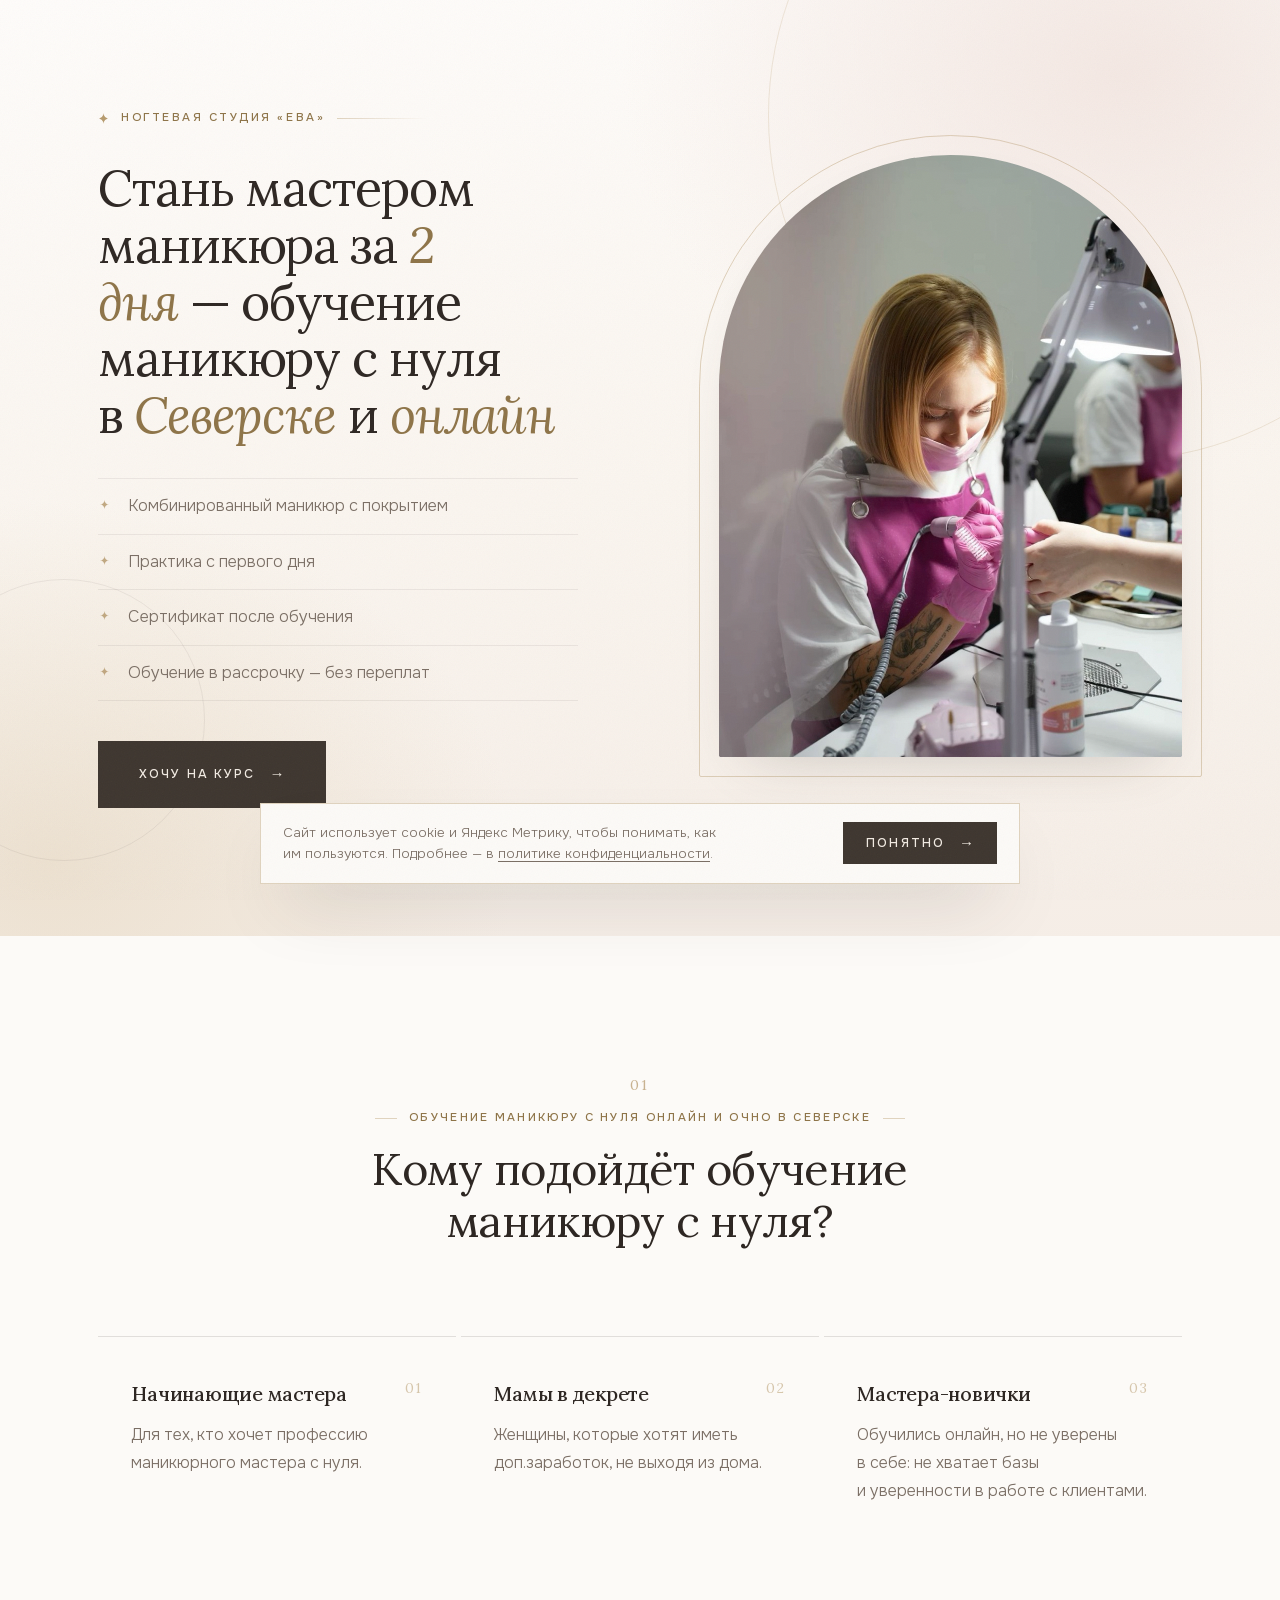
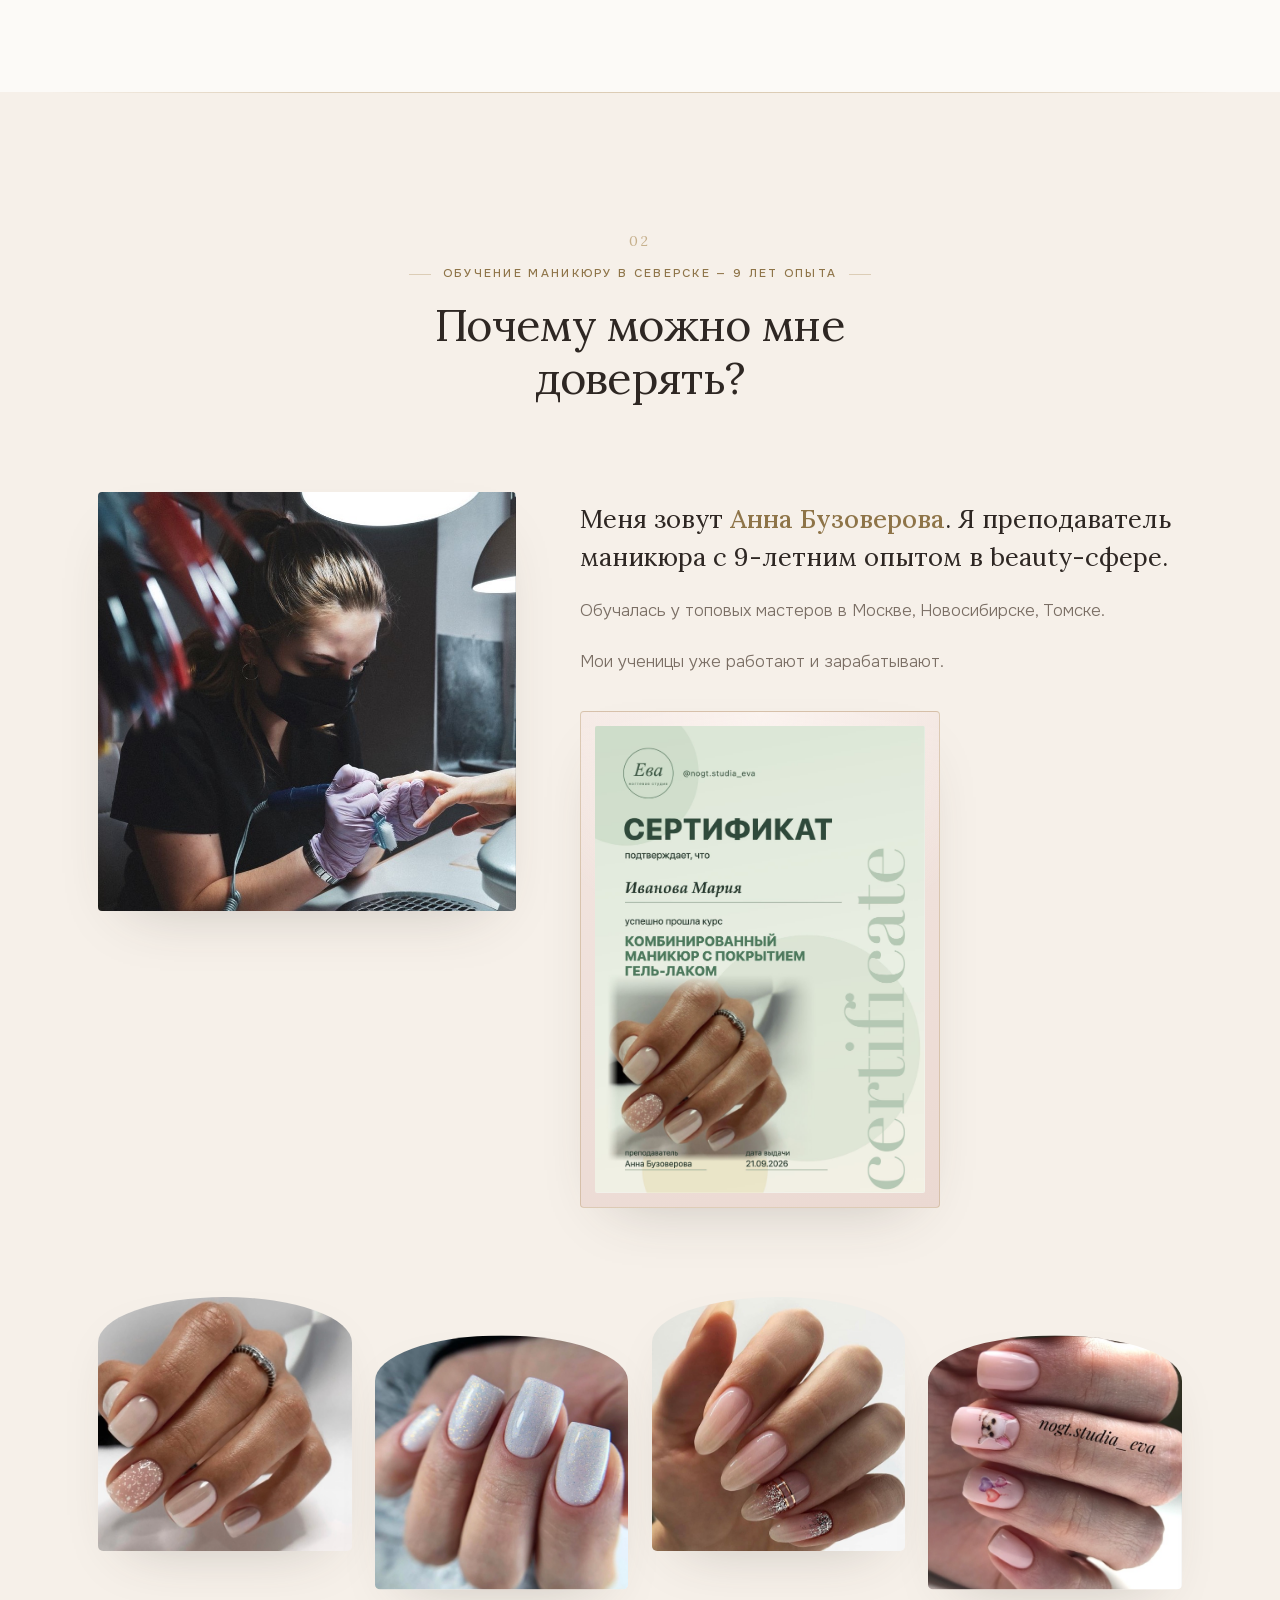
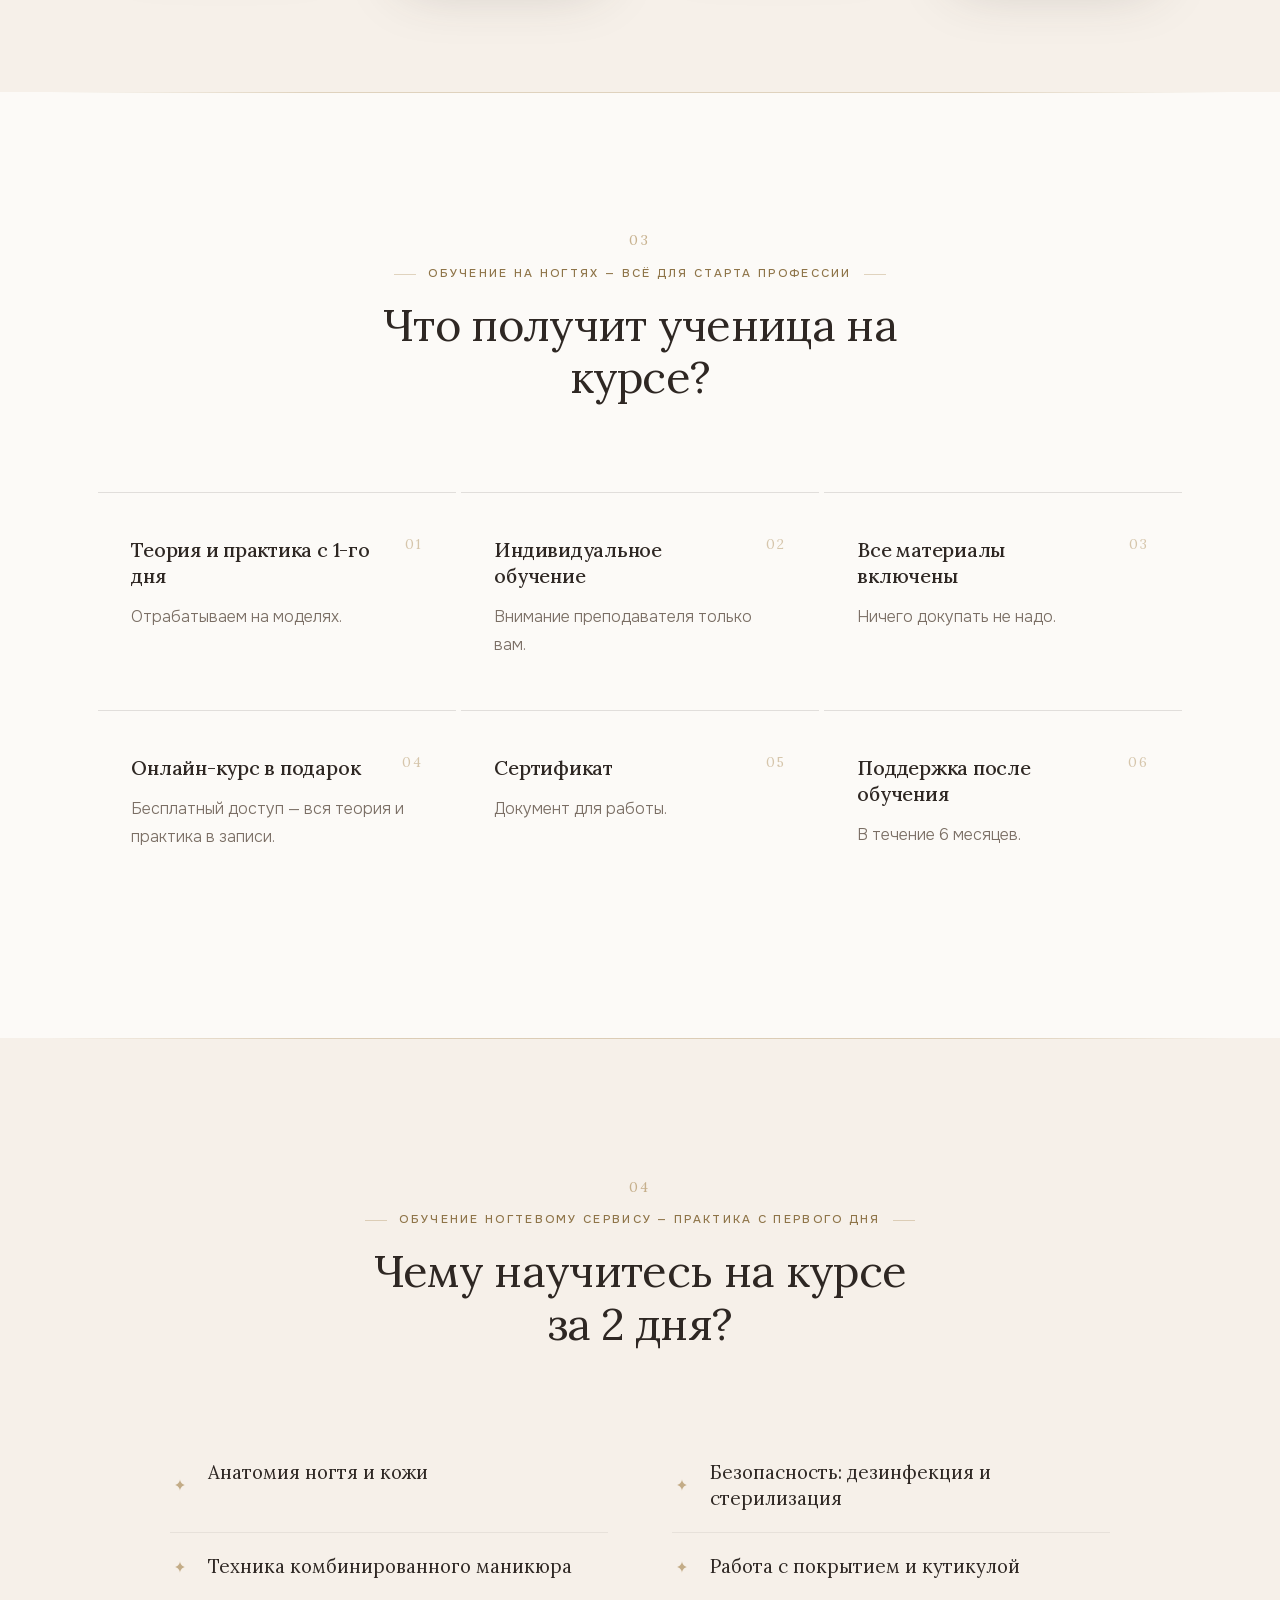
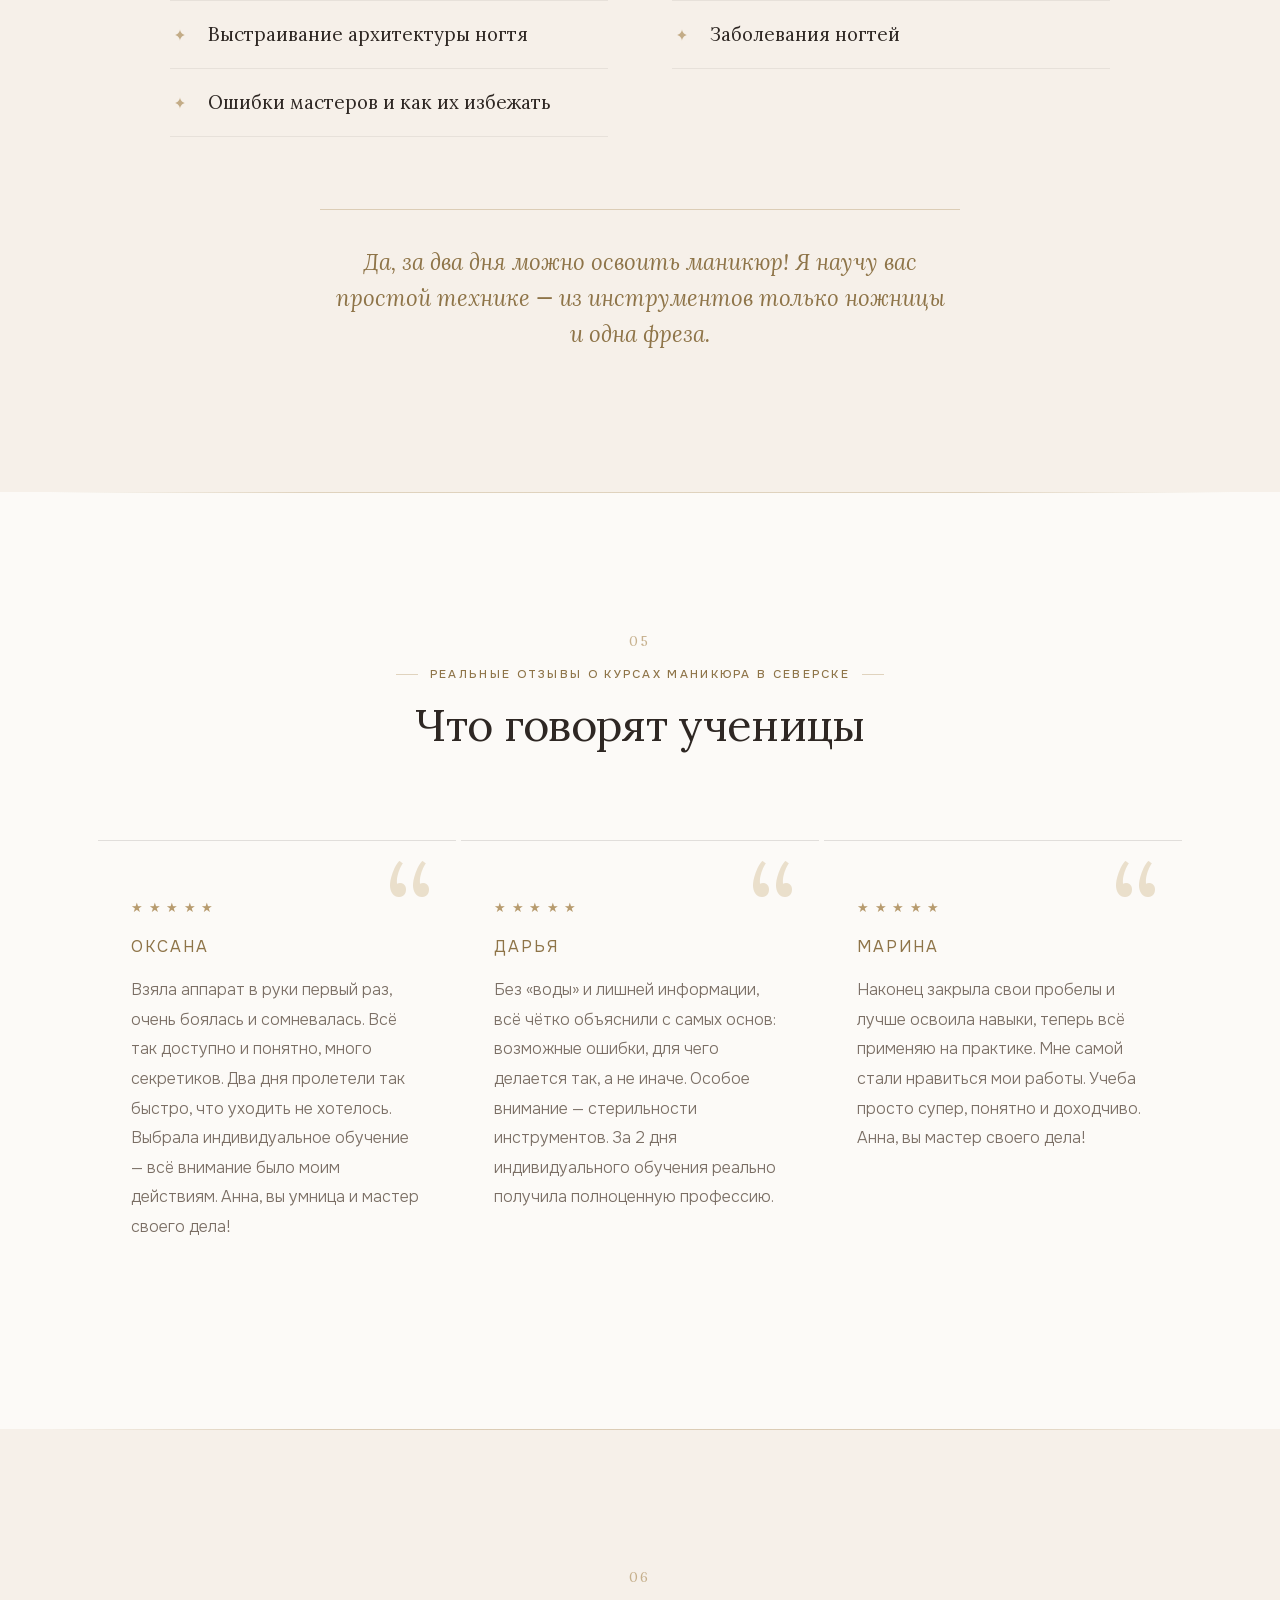
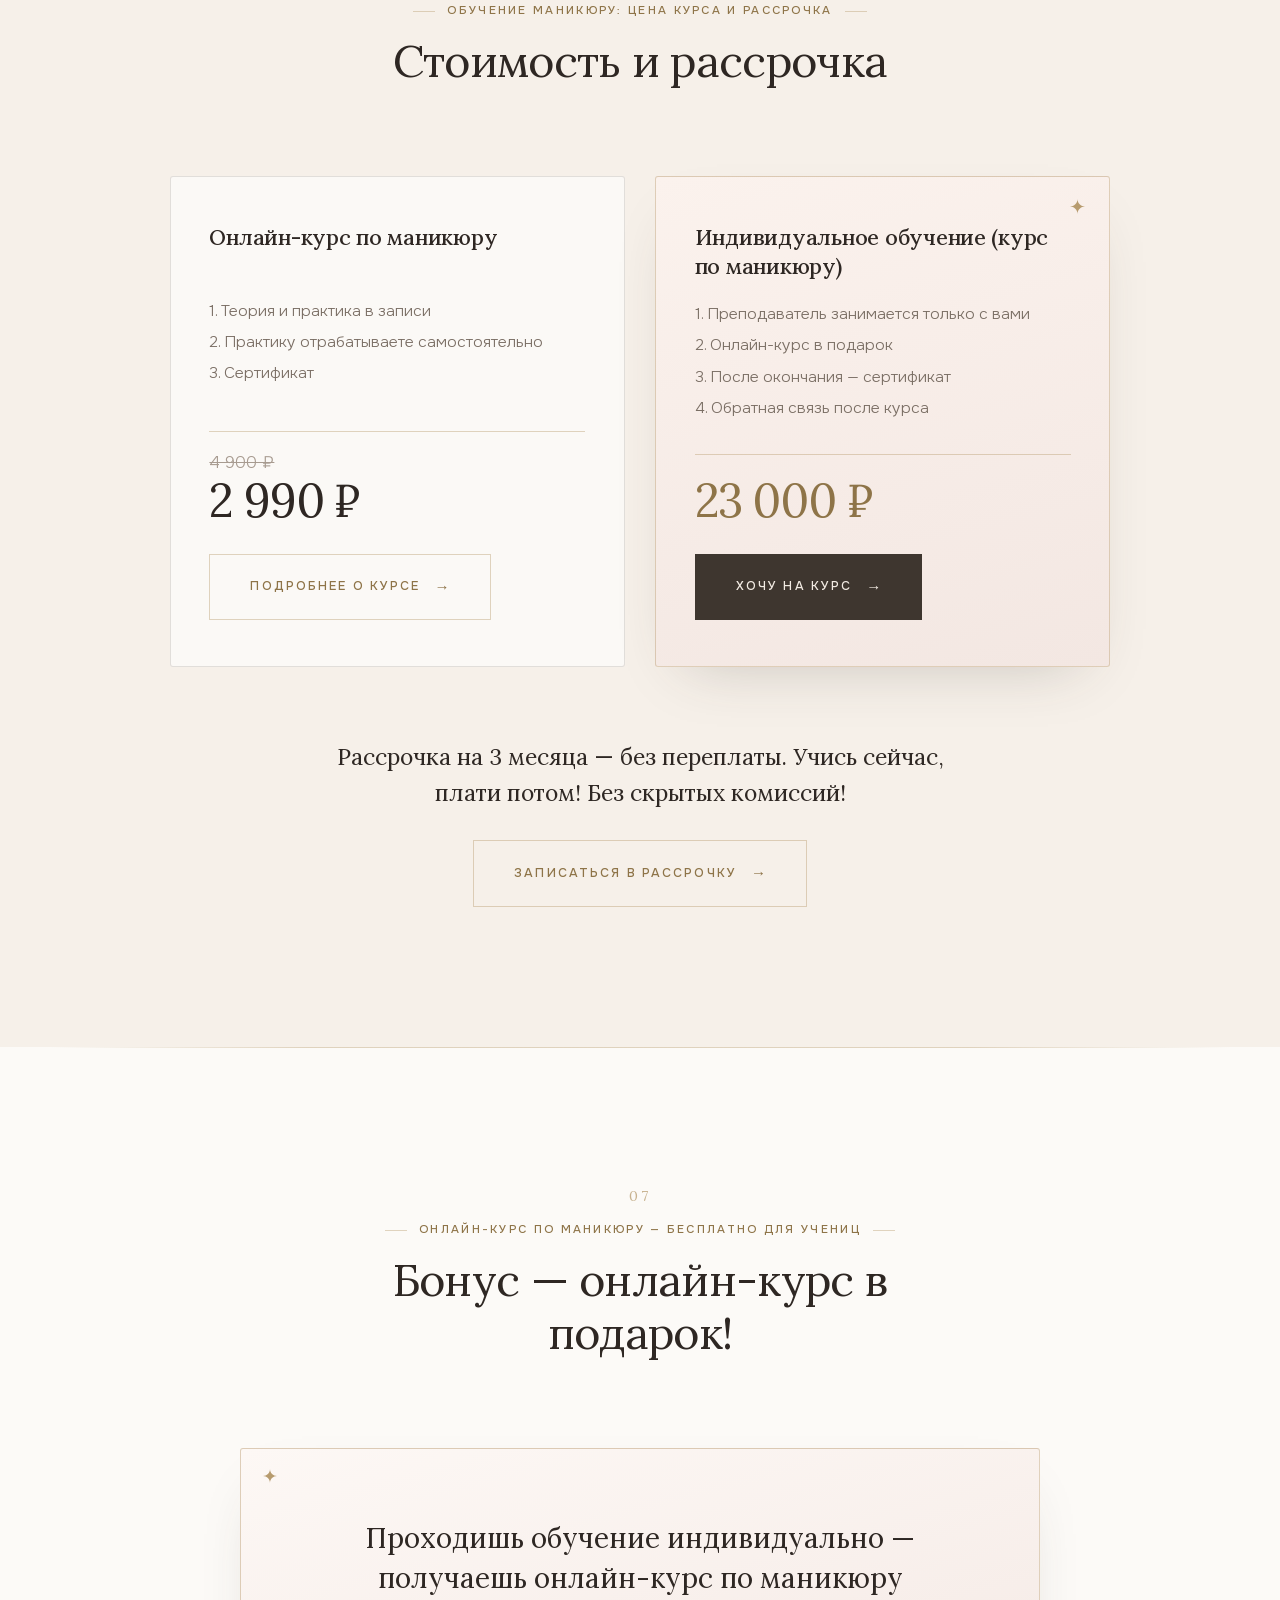
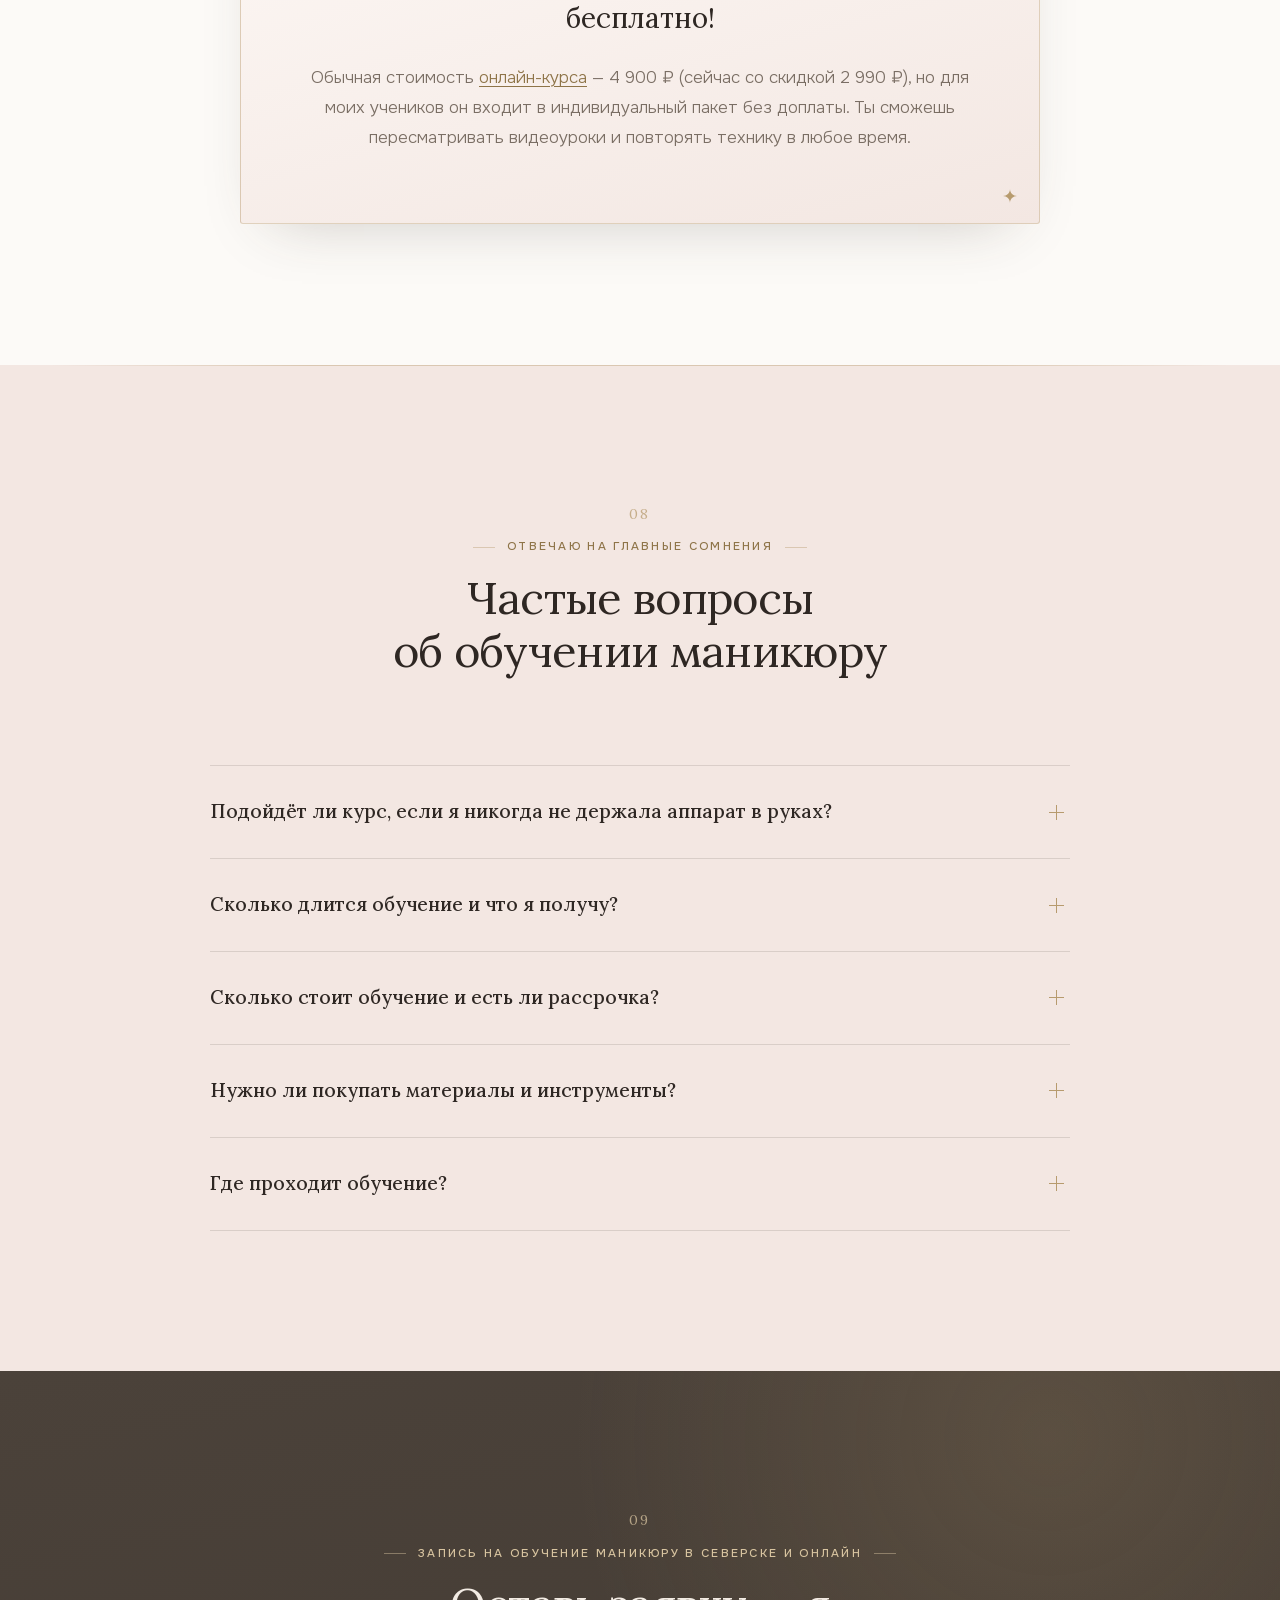
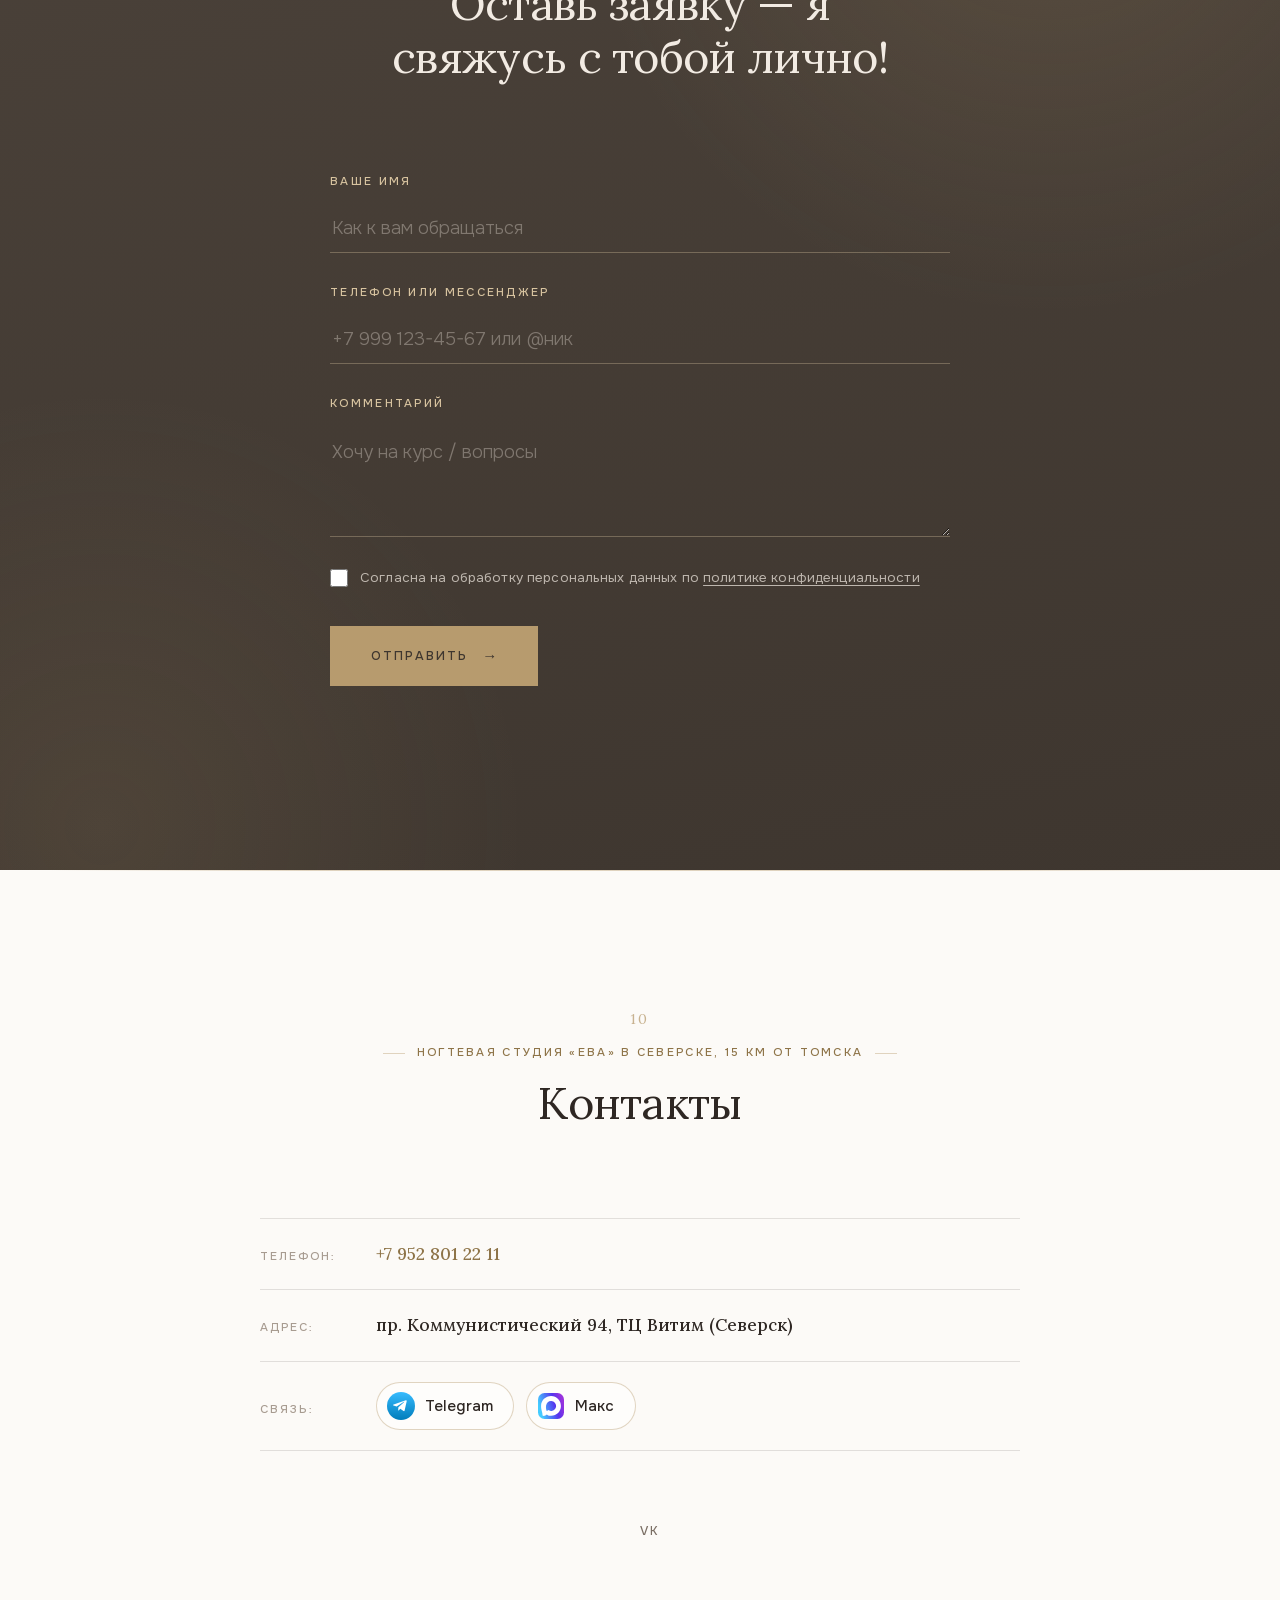
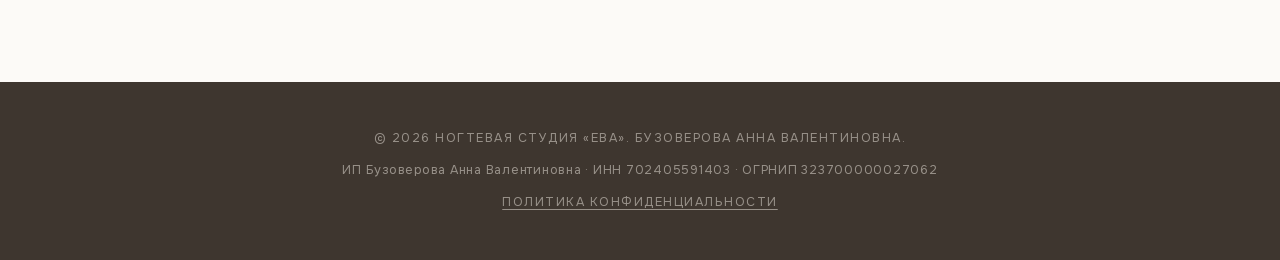
==== index.html @ 03e4c9e9 "Сайт eva-seversk.ru: перенос с хостинга Бегет на GitHub Pages Co-Authored-By: Claude Sonnet 5.5 <nor" ====
<!DOCTYPE html>
<html lang="ru">
<head>
    <meta charset="UTF-8">
    <meta name="viewport" content="width=device-width, initial-scale=1.0">
    <title>Обучение маникюру с нуля — Северск и онлайн: цена курса за 2 дня</title>
    <meta name="description" content="Обучение маникюру с нуля за 2 дня в Северске — студия в 15 км от Томска. Есть онлайн-курс для всей России. Практика с первого дня, все материалы, сертификат, рассрочка. Цена 23 000 ₽. Запись: +7 952 801 22 11.">
    <meta name="robots" content="index, follow">
    <link rel="canonical" href="https://eva-seversk.ru/">
    <link rel="icon" href="assets/favicon.svg" type="image/svg+xml">

    <!-- Подтверждение прав в Яндекс.Вебмастере -->
    <meta name="yandex-verification" content="f7364ef51e49fb4b" />
    <meta name="google-site-verification" content="PiAfdK5IsPi6V8kSnWduOyVH_WOKdFXrQtUaEpCx4cI" />

    <!-- Open Graph (соцсети) -->
    <meta property="og:type" content="website">
    <meta property="og:locale" content="ru_RU">
    <meta property="og:title" content="Обучение маникюру с нуля за 2 дня — Северск и онлайн">
    <meta property="og:description" content="Обучение маникюру с нуля за 2 дня в Северске или онлайн: индивидуальные занятия, практика с первого дня, сертификат и рассрочка без переплат.">
    <meta property="og:url" content="https://eva-seversk.ru/">
    <meta property="og:image" content="https://eva-seversk.ru/assets/og-image.jpg">
    <meta property="og:image:width" content="1200">
    <meta property="og:image:height" content="630">
    <meta property="og:image:alt" content="Обучение маникюру в Северске — Анна Бузоверова, ногтевая студия «Ева»">
    <meta property="og:site_name" content="Ногтевая студия «Ева»">
    <meta name="twitter:card" content="summary_large_image">

    <!-- Микроразметка Schema.org -->
    <script type="application/ld+json">
    {
        "@context": "https://schema.org",
        "@type": "NailSalon",
        "name": "Ногтевая студия «Ева» — курсы маникюра",
        "description": "Обучение профессии мастера маникюра с нуля за 2 дня в Северске. Индивидуальные занятия, практика с первого дня, сертификат, рассрочка без переплат.",
        "url": "https://eva-seversk.ru/",
        "telephone": "+79528012211",
        "address": {
            "@type": "PostalAddress",
            "streetAddress": "пр. Коммунистический 94, ТЦ Витим",
            "addressLocality": "Северск",
            "addressCountry": "RU"
        },
        "areaServed": [
            { "@type": "City", "name": "Северск" },
            { "@type": "Country", "name": "Россия" }
        ],
        "sameAs": [
            "https://vk.com/id293797782",
            "https://t.me/Annet_Shine"
        ],
        "priceRange": "2990 - 23000 ₽",
        "founder": {
            "@type": "Person",
            "name": "Анна Бузоверова",
            "jobTitle": "Преподаватель маникюра"
        }
    }
    </script>

    <script type="application/ld+json">
    {
        "@context": "https://schema.org",
        "@type": "Course",
        "name": "Профессия мастера маникюра с нуля за 2 дня",
        "description": "Индивидуальное обучение маникюру с нуля за 2 дня в Северске: практика с первого дня, сертификат, онлайн-курс в подарок, поддержка после обучения. Доступен онлайн-курс для всей России.",
        "inLanguage": "ru",
        "timeRequired": "P2D",
        "educationalCredentialAwarded": "Сертификат мастера маникюра",
        "provider": {
            "@type": "NailSalon",
            "name": "Ногтевая студия «Ева»",
            "telephone": "+79528012211",
            "address": {
                "@type": "PostalAddress",
                "addressLocality": "Северск",
                "streetAddress": "пр. Коммунистический 94, ТЦ Витим",
                "addressCountry": "RU"
            }
        },
        "hasCourseInstance": [
            {
                "@type": "CourseInstance",
                "name": "Индивидуальное обучение маникюру в Северске",
                "courseMode": "onsite",
                "courseWorkload": "P2D",
                "location": {
                    "@type": "Place",
                    "name": "Ногтевая студия «Ева»",
                    "address": {
                        "@type": "PostalAddress",
                        "addressLocality": "Северск",
                        "streetAddress": "пр. Коммунистический 94, ТЦ Витим",
                        "addressCountry": "RU"
                    }
                }
            },
            {
                "@type": "CourseInstance",
                "name": "Обучение маникюру с нуля онлайн",
                "courseMode": "online",
                "inLanguage": "ru"
            }
        ],
        "offers": [
            {
                "@type": "Offer",
                "name": "Онлайн-курс по маникюру",
                "url": "https://eva-seversk.ru/onlayn-kurs.html",
                "price": "2990",
                "priceCurrency": "RUB"
            },
            {
                "@type": "Offer",
                "name": "Индивидуальное обучение",
                "price": "23000",
                "priceCurrency": "RUB"
            }
        ]
    }
    </script>

    <script type="application/ld+json">
    {
        "@context": "https://schema.org",
        "@type": "FAQPage",
        "mainEntity": [
            {
                "@type": "Question",
                "name": "Подойдёт ли курс, если я никогда не держала аппарат в руках?",
                "acceptedAnswer": {
                    "@type": "Answer",
                    "text": "Да. Обучение построено шаг за шагом, без страха и сложных терминов. На курсе вы научитесь простой технике — из инструментов только ножницы и одна фреза."
                }
            },
            {
                "@type": "Question",
                "name": "Сколько длится обучение и что я получу?",
                "acceptedAnswer": {
                    "@type": "Answer",
                    "text": "Индивидуальное обучение занимает 2 дня. Вы получаете практику с первого дня, все материалы, сертификат, онлайн-курс в подарок и поддержку после обучения в течение 6 месяцев."
                }
            },
            {
                "@type": "Question",
                "name": "Сколько стоит обучение и есть ли рассрочка?",
                "acceptedAnswer": {
                    "@type": "Answer",
                    "text": "Онлайн-курс — 2 990 ₽ со скидкой (обычная цена 4 900 ₽), индивидуальное обучение — 23 000 ₽ (онлайн-курс в подарок). Есть рассрочка на 3 месяца без переплаты, без скрытых комиссий."
                }
            },
            {
                "@type": "Question",
                "name": "Нужно ли покупать материалы и инструменты?",
                "acceptedAnswer": {
                    "@type": "Answer",
                    "text": "Нет. Все материалы включены в стоимость обучения — докупать ничего не нужно."
                }
            },
            {
                "@type": "Question",
                "name": "Где проходит обучение?",
                "acceptedAnswer": {
                    "@type": "Answer",
                    "text": "В Северске, по адресу пр. Коммунистический 94, ТЦ Витим, ногтевая студия «Ева»."
                }
            }
        ]
    }
    </script>

    <!-- Шрифты лежат на сайте (папка fonts) -->
    <link rel="preload" href="fonts/onest-normal-cyrillic.woff2" as="font" type="font/woff2" crossorigin>
    <link rel="preload" href="fonts/lora-normal-cyrillic.woff2" as="font" type="font/woff2" crossorigin>
    <link rel="stylesheet" href="css/fonts.css">

    <link rel="stylesheet" href="css/style.css">

    <!-- Yandex.Metrika counter -->
    <script type="text/javascript">
        (function(m,e,t,r,i,k,a){
            m[i]=m[i]||function(){(m[i].a=m[i].a||[]).push(arguments)};
            m[i].l=1*new Date();
            for (var j = 0; j < document.scripts.length; j++) {if (document.scripts[j].src === r) { return; }}
            k=e.createElement(t),a=e.getElementsByTagName(t)[0],k.async=1,k.src=r,a.parentNode.insertBefore(k,a)
        })(window, document,'script','https://mc.yandex.ru/metrika/tag.js?id=113593756', 'ym');

        ym(113593756, 'init', {ssr:true, clickmap:true, ecommerce:"dataLayer", referrer: document.referrer, url: location.href, accurateTrackBounce:true, trackLinks:true});
    </script>
    <noscript><div><img src="https://mc.yandex.ru/watch/113593756" style="position:absolute; left:-9999px;" alt="" /></div></noscript>
    <!-- /Yandex.Metrika counter -->
</head>
<body>

    <!-- ===== HERO ===== -->
    <header class="hero" id="hero">
        <div class="hero-inner container">
            <div class="hero-text">
                <span class="hero-badge">Ногтевая студия «Ева»</span>
                <h1 class="hero-title">Стань мастером маникюра за <span class="accent">2 дня</span>&nbsp;— обучение маникюру с&nbsp;нуля в&nbsp;<span class="accent">Северске</span> и&nbsp;<span class="accent">онлайн</span></h1>
                <ul class="hero-points">
                    <li>Комбинированный маникюр с покрытием</li>
                    <li>Практика с первого дня</li>
                    <li>Сертификат после обучения</li>
                    <li>Обучение в рассрочку — без переплат</li>
                </ul>
                <a href="#zapis" class="btn btn-primary">Хочу на курс</a>
            </div>
            <div class="hero-photo">
                <div class="hero-photo-frame">
                    <img src="assets/anna/IMG_9490.JPG" alt="Анна Бузоверова ведёт обучение маникюру с нуля в Северске" id="hero-photo" fetchpriority="high" decoding="async">
                </div>
            </div>
        </div>
    </header>

    <!-- ===== КОМУ ПОДОЙДЁТ КУРС ===== -->
    <section class="section" id="komu">
        <div class="container">
            <h2 class="section-title">Кому подойдёт обучение маникюру с&nbsp;нуля?<span class="title-accent">Обучение маникюру с нуля онлайн и очно в Северске</span></h2>
            <div class="cards reveal">
                <div class="card">
                    <h3>Начинающие мастера</h3>
                    <p>Для тех, кто хочет профессию маникюрного мастера с&nbsp;нуля.</p>
                </div>
                <div class="card">
                    <h3>Мамы в декрете</h3>
                    <p>Женщины, которые хотят иметь доп.заработок, не&nbsp;выходя из&nbsp;дома.</p>
                </div>
                <div class="card">
                    <h3>Мастера-новички</h3>
                    <p>Обучились онлайн, но не уверены в&nbsp;себе: не&nbsp;хватает базы и&nbsp;уверенности в&nbsp;работе с&nbsp;клиентами.</p>
                </div>
            </div>
        </div>
    </section>

    <!-- ===== ДОВЕРИЕ ===== -->
    <section class="section section-pearl" id="doverie">
        <div class="container">
            <h2 class="section-title">Почему можно мне доверять?<span class="title-accent">Обучение маникюру в Северске — 9 лет опыта</span></h2>
            <div class="trust-block reveal">
                <div class="trust-photo">
                    <img src="assets/anna/IMG_9489.JPG" alt="Анна Бузоверова, преподаватель курса маникюра в Северске, за работой" id="trust-photo" loading="lazy" decoding="async">
                </div>
                <div class="trust-text">
                    <p>Меня зовут <strong>Анна Бузоверова</strong>. Я&nbsp;преподаватель маникюра с&nbsp;9-летним опытом в&nbsp;beauty-сфере.</p>
                    <p>Обучалась у&nbsp;топовых мастеров в&nbsp;Москве, Новосибирске, Томске.</p>
                    <p>Мои ученицы уже работают и&nbsp;зарабатывают.</p>
                    <div class="trust-certificate" id="certificate-placeholder">
                        <img src="assets/2026-09_sertifikat-obrazec_sayt.jpg" alt="Сертификат об обучении маникюру, который получает ученица" loading="lazy" decoding="async">
                    </div>
                </div>
            </div>
            <div class="gallery" id="gallery">
                <figure class="gallery-item">
                    <img src="assets/raboty/IMG_9833.JPG" alt="Молочный маникюр с мелкими блёстками — работа мастера курса" loading="lazy" decoding="async">
                </figure>
                <figure class="gallery-item">
                    <img src="assets/raboty/IMG_2838.jpeg" alt="Маникюр молочного оттенка с золотистым шиммером — обучение ногтевому сервису" loading="lazy" decoding="async">
                </figure>
                <figure class="gallery-item">
                    <img src="assets/raboty/IMG_0504.jpeg" alt="Нюдовый маникюр с золотой полоской — курсы маникюра в Северске" loading="lazy" decoding="async">
                </figure>
                <figure class="gallery-item">
                    <img src="assets/raboty/IMG_4504.jpeg" alt="Нежно-розовый маникюр с рисунком — ногтевая студия «Ева», Северск" loading="lazy" decoding="async">
                </figure>
            </div>
        </div>
    </section>

    <!-- ===== ПОЛЬЗА ===== -->
    <section class="section" id="polza">
        <div class="container">
            <h2 class="section-title">Что получит ученица на курсе?<span class="title-accent">Обучение на ногтях — всё для старта профессии</span></h2>
            <div class="cards reveal">
                <div class="card">
                    <h3>Теория и практика с 1-го дня</h3>
                    <p>Отрабатываем на моделях.</p>
                </div>
                <div class="card">
                    <h3>Индивидуальное обучение</h3>
                    <p>Внимание преподавателя только вам.</p>
                </div>
                <div class="card">
                    <h3>Все материалы включены</h3>
                    <p>Ничего докупать не надо.</p>
                </div>
                <div class="card">
                    <h3>Онлайн-курс в подарок</h3>
                    <p>Бесплатный доступ — вся теория и практика в&nbsp;записи.</p>
                </div>
                <div class="card">
                    <h3>Сертификат</h3>
                    <p>Документ для работы.</p>
                </div>
                <div class="card">
                    <h3>Поддержка после обучения</h3>
                    <p>В течение 6 месяцев.</p>
                </div>
            </div>
        </div>
    </section>

    <!-- ===== ЧЕМУ НАУЧИТЕСЬ ===== -->
    <section class="section section-pearl" id="nauka">
        <div class="container">
            <h2 class="section-title">Чему научитесь на курсе за 2 дня?<span class="title-accent">Обучение ногтевому сервису — практика с первого дня</span></h2>
            <ul class="checklist reveal">
                <li>Анатомия ногтя и кожи</li>
                <li>Безопасность: дезинфекция и стерилизация</li>
                <li>Техника комбинированного маникюра</li>
                <li>Работа с покрытием и кутикулой</li>
                <li>Выстраивание архитектуры ногтя</li>
                <li>Заболевания ногтей</li>
                <li>Ошибки мастеров и как их избежать</li>
            </ul>
            <p class="note">Да, за два дня можно освоить маникюр! Я&nbsp;научу вас простой технике&nbsp;— из&nbsp;инструментов только ножницы и&nbsp;одна фреза.</p>
        </div>
    </section>

    <!-- ===== ОТЗЫВЫ ===== -->
    <section class="section" id="otzyvy">
        <div class="container">
            <h2 class="section-title">Что говорят ученицы<span class="title-accent">Реальные отзывы о курсах маникюра в Северске</span></h2>
            <div class="cards reveal">
                <div class="card review">
                    <span class="stars">★★★★★</span>
                    <h3>Оксана</h3>
                    <p>Взяла аппарат в руки первый раз, очень боялась и сомневалась. Всё так доступно и понятно, много секретиков. Два дня пролетели так быстро, что уходить не хотелось. Выбрала индивидуальное обучение — всё внимание было моим действиям. Анна, вы умница и мастер своего дела!</p>
                </div>
                <div class="card review">
                    <span class="stars">★★★★★</span>
                    <h3>Дарья</h3>
                    <p>Без «воды» и лишней информации, всё чётко объяснили с самых основ: возможные ошибки, для чего делается так, а не иначе. Особое внимание — стерильности инструментов. За 2 дня индивидуального обучения реально получила полноценную профессию.</p>
                </div>
                <div class="card review">
                    <span class="stars">★★★★★</span>
                    <h3>Марина</h3>
                    <p>Наконец закрыла свои пробелы и лучше освоила навыки, теперь всё применяю на практике. Мне самой стали нравиться мои работы. Учеба просто супер, понятно и доходчиво. Анна, вы мастер своего дела!</p>
                </div>
            </div>
        </div>
    </section>

    <!-- ===== СТОИМОСТЬ ===== -->
    <section class="section section-pearl" id="ceny">
        <div class="container">
            <h2 class="section-title">Стоимость и рассрочка<span class="title-accent">Обучение маникюру: цена курса и рассрочка</span></h2>
            <div class="cards price-cards reveal">
                <div class="card price">
                    <h3>Онлайн-курс по маникюру</h3>
                    <p class="price-note">1. Теория и практика в записи<br>2. Практику отрабатываете самостоятельно<br>3. Сертификат</p>
                    <p class="price-value"><s class="price-old">4 900 ₽</s> 2 990 ₽</p>
                    <a href="onlayn-kurs.html" class="btn btn-outline">Подробнее о курсе</a>
                </div>
                <div class="card price price-featured">
                    <h3>Индивидуальное обучение (курс по маникюру)</h3>
                    <p class="price-note">1. Преподаватель занимается только с вами<br>2. Онлайн-курс в подарок<br>3. После окончания — сертификат<br>4. Обратная связь после курса</p>
                    <p class="price-value">23 000 ₽</p>
                    <a href="#zapis" class="btn btn-primary">Хочу на курс</a>
                </div>
            </div>
            <p class="installment">Рассрочка на 3 месяца — без переплаты. Учись сейчас, плати потом! Без скрытых комиссий!</p>
            <a href="#zapis" class="btn btn-outline">Записаться в рассрочку</a>
        </div>
    </section>

    <!-- ===== БОНУС ===== -->
    <section class="section" id="bonus">
        <div class="container">
            <h2 class="section-title">Бонус — онлайн-курс в подарок!<span class="title-accent">Онлайн-курс по маникюру — бесплатно для учениц</span></h2>
            <div class="bonus-block reveal">
            <p>Проходишь обучение индивидуально — получаешь онлайн-курс по&nbsp;маникюру бесплатно!</p>
            <p>Обычная стоимость <a href="onlayn-kurs.html">онлайн-курса</a> — 4 900 ₽ (сейчас со скидкой 2 990 ₽), но для моих учеников он входит в&nbsp;индивидуальный пакет без доплаты. Ты сможешь пересматривать видеоуроки и&nbsp;повторять технику в&nbsp;любое время.</p>
            </div>
        </div>
    </section>

    <!-- ===== FAQ ===== -->
    <section class="section section-white" id="faq">
        <div class="container">
            <h2 class="section-title">Частые вопросы об&nbsp;обучении маникюру<span class="title-accent">Отвечаю на главные сомнения</span></h2>
            <div class="faq reveal">
                <details class="faq-item">
                    <summary>Подойдёт ли курс, если я никогда не держала аппарат в руках?</summary>
                    <p>Да. Обучение построено шаг за шагом, без страха и сложных терминов. Вы научитесь простой технике — из инструментов только ножницы и одна фреза.</p>
                </details>
                <details class="faq-item">
                    <summary>Сколько длится обучение и что я получу?</summary>
                    <p>Индивидуальное обучение занимает 2 дня. Вы получаете практику с первого дня, все материалы, сертификат, онлайн-курс в подарок и поддержку после обучения в течение 6 месяцев.</p>
                </details>
                <details class="faq-item">
                    <summary>Сколько стоит обучение и есть ли рассрочка?</summary>
                    <p><a href="onlayn-kurs.html">Онлайн-курс</a> — 2 990 ₽ со скидкой (обычная цена 4 900 ₽), индивидуальное обучение — 23 000 ₽ (онлайн-курс в подарок). Есть рассрочка на 3 месяца без переплаты и без скрытых комиссий.</p>
                </details>
                <details class="faq-item">
                    <summary>Нужно ли покупать материалы и инструменты?</summary>
                    <p>Нет. Все материалы включены в стоимость обучения — докупать ничего не нужно.</p>
                </details>
                <details class="faq-item">
                    <summary>Где проходит обучение?</summary>
                    <p>В Северске, по адресу пр. Коммунистический 94, ТЦ Витим, ногтевая студия «Ева».</p>
                </details>
            </div>
        </div>
    </section>

    <!-- ===== ФОРМА ===== -->
    <section class="section section-lux" id="zapis">
        <div class="container">
            <h2 class="section-title">Оставь заявку — я свяжусь с тобой лично!<span class="title-accent">Запись на обучение маникюру в Северске и онлайн</span></h2>
            <form class="form reveal" id="zayavka-form" action="#" method="post">
                <label>
                    Ваше имя
                    <input type="text" name="name" placeholder="Как к вам обращаться" required>
                </label>
                <label>
                    Телефон или мессенджер
                    <input type="text" name="contact" placeholder="+7 999 123-45-67 или @ник" required>
                </label>
                <label>
                    Комментарий
                    <textarea name="comment" rows="3" placeholder="Хочу на курс / вопросы"></textarea>
                </label>
                <label class="soglasie">
                    <input type="checkbox" name="soglasie" required>
                    <span>Согласна на&nbsp;обработку персональных данных по&nbsp;<a href="politika.html" target="_blank">политике конфиденциальности</a></span>
                </label>
                <button type="submit" class="btn btn-primary">Отправить</button>
                <p class="form-status" id="form-status" role="status" aria-live="polite"></p>
            </form>
        </div>
    </section>

    <!-- ===== КОНТАКТЫ ===== -->
    <section class="section" id="kontakty">
        <div class="container">
            <h2 class="section-title">Контакты<span class="title-accent">Ногтевая студия «Ева» в Северске, 15 км от Томска</span></h2>
            <div class="contacts reveal">
                <p><strong>Телефон:</strong> <a href="tel:+79528012211">+7 952 801 22 11</a></p>
                <p><strong>Адрес:</strong> пр. Коммунистический 94, ТЦ&nbsp;Витим (Северск)</p>
                <p><strong>Связь:</strong>
                    <span class="chats">
                        <a href="https://t.me/Annet_Shine" class="chat" target="_blank" rel="noopener">
                            <span class="chat-ico chat-ico--tg" aria-hidden="true"><svg viewBox="0 0 24 24"><path d="M21.9 5.2 18.6 20c-.25 1.1-.9 1.37-1.83.85l-5.05-3.72-2.44 2.35c-.27.27-.5.5-1.02.5l.36-5.14 9.37-8.47c.4-.36-.09-.56-.63-.2L5.79 13.47.8 11.9c-1.08-.34-1.1-1.08.23-1.6L20.5 3.66c.9-.33 1.7.2 1.4 1.54z"/></svg></span>
                            <span>Telegram</span>
                        </a>
                        <a href="https://max.ru/u/f9LHodD0cOId93Xblo8Fhbienb6esVl0sAKuTxbkO8DlSiCNzYPVZ152QNU" class="chat" target="_blank" rel="noopener">
                            <span class="chat-ico chat-ico--max" aria-hidden="true"><svg viewBox="0 0 1000 1000"><defs><linearGradient id="maxG1"><stop offset="0" stop-color="#4cf"/><stop offset=".662" stop-color="#53e"/><stop offset="1" stop-color="#93d"/></linearGradient><linearGradient id="maxG2" x1="117.847" x2="1000" y1="760.536" y2="500" gradientUnits="userSpaceOnUse" href="#maxG1"/></defs><rect width="1000" height="1000" fill="url(#maxG2)" ry="249.681"/><path fill="#fff" fill-rule="evenodd" d="M508.211 878.328c-75.007 0-109.864-10.95-170.453-54.75-38.325 49.275-159.686 87.783-164.979 21.9 0-49.456-10.95-91.248-23.36-136.873-14.782-56.21-31.572-118.807-31.572-209.508 0-216.626 177.754-379.597 388.357-379.597 210.785 0 375.947 171.001 375.947 381.604.707 207.346-166.595 376.118-373.94 377.224m3.103-571.585c-102.564-5.292-182.499 65.7-200.201 177.024-14.6 92.162 11.315 204.398 33.397 210.238 10.585 2.555 37.23-18.98 53.837-35.587a189.8 189.8 0 0 0 92.71 33.032c106.273 5.112 197.08-75.794 204.215-181.95 4.154-106.382-77.67-196.486-183.958-202.574Z" clip-rule="evenodd"/></svg></span>
                            <span>Макс</span>
                        </a>
                    </span>
                </p>
            </div>
            <div class="socials">
                <a href="https://vk.com/id293797782" target="_blank" rel="noopener">VK</a>
            </div>
        </div>
    </section>

    <footer class="footer">
        <div class="container">
            <p>© 2026 Ногтевая студия «Ева». Бузоверова Анна Валентиновна.</p>
            <p class="footer-rekvizity">ИП Бузоверова Анна Валентиновна · ИНН 702405591403 · ОГРНИП 323700000027062</p>
            <p><a href="politika.html">Политика конфиденциальности</a></p>
        </div>
    </footer>

    <!-- Плашка про cookie: прячется после «Понятно» -->
    <div class="cookie" id="cookie" hidden>
        <p>Сайт использует cookie и&nbsp;Яндекс Метрику, чтобы понимать, как им&nbsp;пользуются. Подробнее&nbsp;— в&nbsp;<a href="politika.html">политике конфиденциальности</a>.</p>
        <button type="button" class="btn btn-primary" id="cookie-ok">Понятно</button>
    </div>

    <script src="js/main.js?v=2"></script>
</body>
</html>
---- css/fonts.css ----
/* Шрифты Lora и Onest лежат на самом сайте — без загрузки с Google.
   Скачаны 08.10.2026: кириллица, латиница и latin-ext (в нём знак ₽). */
@font-face {
  font-family: 'Lora';
  font-style: italic;
  font-weight: 400 500;
  font-display: swap;
  src: url(../fonts/lora-italic-cyrillic.woff2) format('woff2');
  unicode-range: U+0301, U+0400-045F, U+0490-0491, U+04B0-04B1, U+2116;
}
@font-face {
  font-family: 'Lora';
  font-style: italic;
  font-weight: 400 500;
  font-display: swap;
  src: url(../fonts/lora-italic-latin-ext.woff2) format('woff2');
  unicode-range: U+0100-02BA, U+02BD-02C5, U+02C7-02CC, U+02CE-02D7, U+02DD-02FF, U+0304, U+0308, U+0329, U+1D00-1DBF, U+1E00-1E9F, U+1EF2-1EFF, U+2020, U+20A0-20AB, U+20AD-20C4, U+2113, U+2C60-2C7F, U+A720-A7FF;
}
@font-face {
  font-family: 'Lora';
  font-style: italic;
  font-weight: 400 500;
  font-display: swap;
  src: url(../fonts/lora-italic-latin.woff2) format('woff2');
  unicode-range: U+0000-00FF, U+0131, U+0152-0153, U+02BB-02BC, U+02C6, U+02DA, U+02DC, U+0304, U+0308, U+0329, U+2000-206F, U+20AC, U+2122, U+2191, U+2193, U+2212, U+2215, U+FEFF, U+FFFD;
}
@font-face {
  font-family: 'Lora';
  font-style: normal;
  font-weight: 400 600;
  font-display: swap;
  src: url(../fonts/lora-normal-cyrillic.woff2) format('woff2');
  unicode-range: U+0301, U+0400-045F, U+0490-0491, U+04B0-04B1, U+2116;
}
@font-face {
  font-family: 'Lora';
  font-style: normal;
  font-weight: 400 600;
  font-display: swap;
  src: url(../fonts/lora-normal-latin-ext.woff2) format('woff2');
  unicode-range: U+0100-02BA, U+02BD-02C5, U+02C7-02CC, U+02CE-02D7, U+02DD-02FF, U+0304, U+0308, U+0329, U+1D00-1DBF, U+1E00-1E9F, U+1EF2-1EFF, U+2020, U+20A0-20AB, U+20AD-20C4, U+2113, U+2C60-2C7F, U+A720-A7FF;
}
@font-face {
  font-family: 'Lora';
  font-style: normal;
  font-weight: 400 600;
  font-display: swap;
  src: url(../fonts/lora-normal-latin.woff2) format('woff2');
  unicode-range: U+0000-00FF, U+0131, U+0152-0153, U+02BB-02BC, U+02C6, U+02DA, U+02DC, U+0304, U+0308, U+0329, U+2000-206F, U+20AC, U+2122, U+2191, U+2193, U+2212, U+2215, U+FEFF, U+FFFD;
}
@font-face {
  font-family: 'Onest';
  font-style: normal;
  font-weight: 300 600;
  font-display: swap;
  src: url(../fonts/onest-normal-cyrillic.woff2) format('woff2');
  unicode-range: U+0301, U+0400-045F, U+0490-0491, U+04B0-04B1, U+2116;
}
@font-face {
  font-family: 'Onest';
  font-style: normal;
  font-weight: 300 600;
  font-display: swap;
  src: url(../fonts/onest-normal-latin-ext.woff2) format('woff2');
  unicode-range: U+0100-02BA, U+02BD-02C5, U+02C7-02CC, U+02CE-02D7, U+02DD-02FF, U+0304, U+0308, U+0329, U+1D00-1DBF, U+1E00-1E9F, U+1EF2-1EFF, U+2020, U+20A0-20AB, U+20AD-20C4, U+2113, U+2C60-2C7F, U+A720-A7FF;
}
@font-face {
  font-family: 'Onest';
  font-style: normal;
  font-weight: 300 600;
  font-display: swap;
  src: url(../fonts/onest-normal-latin.woff2) format('woff2');
  unicode-range: U+0000-00FF, U+0131, U+0152-0153, U+02BB-02BC, U+02C6, U+02DA, U+02DC, U+0304, U+0308, U+0329, U+2000-206F, U+20AC, U+2122, U+2191, U+2193, U+2212, U+2215, U+FEFF, U+FFFD;
}
---- css/style.css ----
/* =========================================================
   Ногтевая студия «Ева» — курсы маникюра
   Визуальная тема: «Фарфор и шампань» (нежный премиум)
   Настроение по референсу Milou Jewelry:
   тонкая дидон-типографика, волосяные линии, искра ✦,
   арки и круги, много воздуха, благородное золото.
   ========================================================= */

:root {
    /* --- Фоны: тёплые пастельные --- */
    --porcelain:   #FCFAF7;   /* фарфор — основной фон */
    --shell:       #F6F0E9;   /* раковина — тёплая полоса */
    --blush:       #F3E7E2;   /* пудра — розовая полоса */
    --blush-deep:  #EBD9D2;
    --mocha:       #3E362F;   /* тёмный акцент (форма, подвал) */
    --mocha-soft:  #4B423A;

    /* --- Золото --- */
    --gold:        #B79B6E;
    --gold-light:  #D8C4A0;
    --gold-deep:   #8E7448;

    /* --- Текст --- */
    --ink:         #2E2723;
    --ink-soft:    #7A6E64;
    --ink-faint:   #A79B90;
    --on-dark:     #F2EBE3;

    /* --- Линии и тени --- */
    --line:        rgba(46, 39, 35, 0.13);
    --line-soft:   rgba(46, 39, 35, 0.07);
    --line-gold:   rgba(183, 155, 110, 0.42);
    --shadow-soft: 0 24px 60px -32px rgba(62, 54, 47, 0.28);
    --shadow-lift: 0 34px 70px -30px rgba(62, 54, 47, 0.34);

    /* --- Типографика --- */
    --display: "Lora", Georgia, serif;
    --mark:    "Lora", Georgia, serif;
    --body:    "Onest", "Segoe UI", sans-serif;

    /* --- Ритм --- */
    --gutter: clamp(20px, 5vw, 48px);
    --pad-y:  clamp(76px, 11vw, 148px);

    /* --- Искра ✦ --- */
    --spark: url("data:image/svg+xml,%3Csvg xmlns='http://www.w3.org/2000/svg' viewBox='0 0 24 24'%3E%3Cpath d='M12 0C12 6.6 17.4 12 24 12 17.4 12 12 17.4 12 24 12 17.4 6.6 12 0 12 6.6 12 12 6.6 12 0Z' fill='%23B79B6E'/%3E%3C/svg%3E");
    --spark-light: url("data:image/svg+xml,%3Csvg xmlns='http://www.w3.org/2000/svg' viewBox='0 0 24 24'%3E%3Cpath d='M12 0C12 6.6 17.4 12 24 12 17.4 12 12 17.4 12 24 12 17.4 6.6 12 0 12 6.6 12 12 6.6 12 0Z' fill='%23D8C4A0'/%3E%3C/svg%3E");
}

/* ===== БАЗА ===== */
*, *::before, *::after { margin: 0; padding: 0; box-sizing: border-box; }

html {
    scroll-behavior: smooth;
    -webkit-text-size-adjust: 100%;
}

body {
    counter-reset: sec;
    font-family: var(--body);
    font-weight: 300;
    font-size: clamp(17px, 1.25vw, 19px);
    line-height: 1.75;
    color: var(--ink);
    background: var(--porcelain);
    -webkit-font-smoothing: antialiased;
    overflow-x: hidden;
}

/* Зерно — едва заметная фактура бумаги поверх всей страницы */
body::after {
    content: "";
    position: fixed;
    inset: 0;
    z-index: 9999;
    pointer-events: none;
    opacity: .038;
    background-image: url("data:image/svg+xml,%3Csvg xmlns='http://www.w3.org/2000/svg' width='200' height='200'%3E%3Cfilter id='n'%3E%3CfeTurbulence type='fractalNoise' baseFrequency='0.85' numOctaves='4'/%3E%3C/filter%3E%3Crect width='200' height='200' filter='url(%23n)'/%3E%3C/svg%3E");
}

::selection { background: var(--gold-light); color: var(--ink); }

:focus-visible {
    outline: 1px solid var(--gold);
    outline-offset: 4px;
}

img { max-width: 100%; display: block; }

.container {
    width: 100%;
    max-width: 1180px;
    margin: 0 auto;
    padding: 0 var(--gutter);
}

/* ===== КНОПКИ ===== */
.btn {
    --btn-bg: var(--mocha);
    --btn-fg: var(--on-dark);
    --btn-bd: var(--mocha);
    position: relative;
    display: inline-flex;
    align-items: center;
    gap: 14px;
    padding: 19px 40px;
    border: 1px solid var(--btn-bd);
    background: var(--btn-bg);
    color: var(--btn-fg);
    font-family: var(--body);
    font-size: 12.5px;
    font-weight: 500;
    letter-spacing: .17em;
    text-transform: uppercase;
    text-decoration: none;
    cursor: pointer;
    overflow: hidden;
    transition: color .5s ease, border-color .5s ease, transform .5s ease;
}

.btn::before {
    content: "";
    position: absolute;
    inset: 0;
    background: var(--gold);
    transform: scaleX(0);
    transform-origin: left;
    transition: transform .55s cubic-bezier(.4, 0, .2, 1);
    z-index: -1;
}

.btn::after {
    content: "→";
    font-size: 15px;
    letter-spacing: 0;
    transition: transform .45s cubic-bezier(.4, 0, .2, 1);
}

.btn:hover::before { transform: scaleX(1); }
.btn:hover::after  { transform: translateX(6px); }
.btn:hover { color: var(--porcelain); border-color: var(--gold); }
.btn:active { transform: translateY(1px); }

/* текст кнопки поверх заливки */
.btn { isolation: isolate; }

.btn-outline {
    --btn-bg: transparent;
    --btn-fg: var(--gold-deep);
    --btn-bd: var(--line-gold);
}

/* ===== СЕКЦИИ ===== */
.section {
    counter-increment: sec;
    position: relative;
    padding: var(--pad-y) 0;
    background: var(--porcelain);
    scroll-margin-top: 40px;
}

.section-pearl { background: var(--shell); }
.section-white { background: var(--blush); }

/* Тонкая золотая нить между секциями */
.section + .section::before {
    content: "";
    position: absolute;
    top: 0; left: 50%;
    width: min(1180px, 100% - var(--gutter) * 2);
    height: 1px;
    transform: translateX(-50%);
    background: linear-gradient(90deg, transparent, var(--line-gold) 22%, var(--line-gold) 78%, transparent);
}

/* ===== ЗАГОЛОВОК СЕКЦИИ =====
   Порядок в вёрстке: текст + .title-accent.
   column-reverse ставит наверх номер (::after), затем надпись, затем крупный заголовок. */
.section-title {
    display: flex;
    flex-direction: column-reverse;
    align-items: center;
    text-align: center;
    gap: 18px;
    max-width: 20ch;
    margin: 0 auto clamp(52px, 7vw, 88px);
    font-family: var(--display);
    font-weight: 400;
    font-size: clamp(1.95rem, 3.5vw, 3rem);
    line-height: 1.18;
    letter-spacing: -0.015em;
    color: var(--ink);
}

.section-title::after {
    content: counter(sec, decimal-leading-zero);
    font-family: var(--mark);
    font-size: 14px;
    letter-spacing: .2em;
    color: var(--gold);
    opacity: .75;
}

.title-accent {
    position: relative;
    display: inline-block;
    padding: 0 34px;
    font-family: var(--body);
    font-size: 11.5px;
    font-weight: 500;
    letter-spacing: .2em;
    text-transform: uppercase;
    color: var(--gold-deep);
}

.title-accent::before,
.title-accent::after {
    content: "";
    position: absolute;
    top: 50%;
    width: 22px;
    height: 1px;
    background: var(--line-gold);
}
.title-accent::before { left: 0; }
.title-accent::after  { right: 0; }

/* ===== HERO ===== */
.hero {
    position: relative;
    padding: clamp(64px, 9vw, 104px) 0 clamp(80px, 10vw, 128px);
    background:
        radial-gradient(58% 62% at 88% 8%,  rgba(243, 231, 226, .95) 0%, rgba(243, 231, 226, 0) 68%),
        radial-gradient(52% 55% at 4% 92%,  rgba(216, 196, 160, .34) 0%, rgba(216, 196, 160, 0) 70%),
        linear-gradient(175deg, #FEFCFA 0%, #FAF5EF 52%, #F5EDE6 100%);
    overflow: hidden;
}

/* Огромная тонкая окружность на фоне — «ювелирный» след */
.hero::before {
    content: "";
    position: absolute;
    top: -18vw; right: -14vw;
    width: 54vw; height: 54vw;
    border: 1px solid var(--line-gold);
    border-radius: 50%;
    opacity: .5;
    pointer-events: none;
}

.hero::after {
    content: "";
    position: absolute;
    bottom: 8%; left: -6vw;
    width: 22vw; height: 22vw;
    border: 1px solid var(--line-soft);
    border-radius: 50%;
    pointer-events: none;
}

.hero-inner {
    position: relative;
    z-index: 2;
    display: grid;
    grid-template-columns: 1.08fr .92fr;
    gap: clamp(40px, 6vw, 96px);
    align-items: center;
}

.hero-badge {
    display: inline-flex;
    align-items: center;
    gap: 12px;
    font-size: 11.5px;
    font-weight: 500;
    letter-spacing: .22em;
    text-transform: uppercase;
    color: var(--gold-deep);
}

a.hero-badge { text-decoration: none; }

.hero-badge::before {
    content: "";
    width: 11px; height: 11px;
    background: var(--spark) center / contain no-repeat;
    animation: twinkle 5s ease-in-out infinite;
}

.hero-badge::after {
    content: "";
    width: clamp(40px, 7vw, 96px);
    height: 1px;
    background: linear-gradient(90deg, var(--line-gold), transparent);
}

.hero-title {
    margin: 26px 0 34px;
    font-family: var(--display);
    font-weight: 400;
    font-size: clamp(2.15rem, 3.9vw, 3.45rem);
    line-height: 1.14;
    letter-spacing: -0.022em;
    color: var(--ink);
    text-wrap: balance;
}

.hero-title .accent {
    font-style: italic;
    font-weight: 400;
    color: var(--gold-deep);
}

.hero-points {
    list-style: none;
    max-width: 30rem;
    margin: 0 0 40px;
    border-top: 1px solid var(--line-soft);
}

.hero-points li {
    position: relative;
    padding: 13px 0 13px 30px;
    border-bottom: 1px solid var(--line-soft);
    font-size: 1.02rem;
    font-weight: 300;
    letter-spacing: 0;
    color: var(--ink-soft);
}

.hero-points li::before {
    content: "";
    position: absolute;
    left: 2px; top: 21px;
    width: 9px; height: 9px;
    background: var(--spark) center / contain no-repeat;
    opacity: .85;
}

/* --- Фото в арке --- */
.hero-photo { position: relative; }

.hero-photo-frame {
    position: relative;
    display: grid;
    aspect-ratio: 3 / 3.9;
    border-radius: 999px 999px 6px 6px;
    overflow: hidden;
    box-shadow: var(--shadow-soft);
}

/* золотая нить-контур со смещением */
.hero-photo::before {
    content: "";
    position: absolute;
    inset: -20px;
    border: 1px solid var(--line-gold);
    border-radius: 999px 999px 8px 8px;
    pointer-events: none;
}

.hero-photo-frame img,
.trust-photo img {
    width: 100%;
    height: 100%;
    object-fit: cover;
}

.hero-photo-frame img { object-position: 42% 20%; }
/* Страница онлайн-курса: арка повторяет пропорции фото ногтей
   (609 × 640), чтобы снимок помещался целиком, без обрезки */
.hero-photo-frame--nogti { aspect-ratio: 609 / 640; }
.hero-photo-frame--nogti img { object-position: center; }
.trust-photo img      { object-position: center 22%; }

.hero-photo-placeholder,
.trust-photo-placeholder,
.trust-certificate,
.gallery-placeholder {
    display: grid;
    place-items: center;
    height: 100%;
    background:
        radial-gradient(120% 80% at 50% 0%, #FBF3EF 0%, transparent 60%),
        linear-gradient(160deg, var(--blush) 0%, var(--blush-deep) 100%);
    color: var(--gold-deep);
    font-size: 11px;
    font-weight: 500;
    letter-spacing: .2em;
    text-transform: uppercase;
    text-align: center;
}

/* ===== КАРТОЧКИ ===== */
.cards {
    display: grid;
    grid-template-columns: repeat(auto-fit, minmax(270px, 1fr));
    gap: clamp(2px, 0.4vw, 6px);
}

.card {
    position: relative;
    padding: clamp(34px, 3.4vw, 48px) clamp(26px, 2.6vw, 38px) clamp(38px, 3.6vw, 52px);
    background: rgba(255, 255, 255, 0);
    border-top: 1px solid var(--line);
    transition: background .6s ease, transform .6s cubic-bezier(.4, 0, .2, 1);
}

/* растущая золотая линия сверху */
.card::before {
    content: "";
    position: absolute;
    top: -1px; left: 0;
    width: 0; height: 1px;
    background: var(--gold);
    transition: width .7s cubic-bezier(.4, 0, .2, 1);
}

.card:hover::before { width: 100%; }
.card:hover {
    background: rgba(255, 255, 255, .55);
    transform: translateY(-4px);
}

.card h3 {
    margin-bottom: 14px;
    font-family: var(--display);
    font-weight: 500;
    font-size: clamp(1.22rem, 1.55vw, 1.45rem);
    line-height: 1.32;
    letter-spacing: -0.012em;
    color: var(--ink);
}

.card p {
    font-size: 1rem;
    font-weight: 300;
    color: var(--ink-soft);
}

/* Порядковые номера карточек — как ценники в референсе */
#komu .cards, #polza .cards { counter-reset: card; }
#komu .card, #polza .card { counter-increment: card; }

#komu .card::after, #polza .card::after {
    content: counter(card, decimal-leading-zero);
    position: absolute;
    top: calc(clamp(34px, 3.4vw, 48px) - 4px);
    right: clamp(26px, 2.6vw, 38px);
    font-family: var(--mark);
    font-size: 13.5px;
    letter-spacing: .12em;
    color: var(--gold);
    opacity: .55;
    transition: opacity .6s ease;
}

#komu .card:hover::after, #polza .card:hover::after { opacity: 1; }

#komu .card h3, #polza .card h3 { padding-right: 42px; }

/* ===== ДОВЕРИЕ ===== */
.trust-block {
    display: grid;
    grid-template-columns: .82fr 1.18fr;
    gap: clamp(36px, 5vw, 80px);
    align-items: start;
}

.trust-photo {
    position: relative;
    display: grid;
    /* квадрат вместо арки — так спокойнее и строже */
    aspect-ratio: 1 / 1;
    border-radius: 4px;
    overflow: hidden;
    box-shadow: var(--shadow-soft);
}

.trust-text {
    padding-top: 8px;
    font-size: clamp(1.05rem, 1.3vw, 1.15rem);
    font-weight: 300;
    line-height: 1.85;
    color: var(--ink-soft);
}

.trust-text p { margin-bottom: 20px; }

.trust-text p:first-child {
    font-family: var(--display);
    font-weight: 400;
    font-size: clamp(1.35rem, 2vw, 1.78rem);
    line-height: 1.45;
    color: var(--ink);
}

.trust-text strong {
    font-weight: 500;
    color: var(--gold-deep);
}

.trust-certificate {
    height: auto;
    max-width: 360px;
    margin-top: 34px;
    padding: 14px;
    border: 1px solid var(--line-gold);
    border-radius: 4px;
    box-shadow: var(--shadow-soft);
}

.trust-certificate img {
    width: 100%;
    height: auto;
    border-radius: 2px;
}

/* --- Галерея работ: арки со ступенчатым смещением --- */
.gallery {
    display: grid;
    grid-template-columns: repeat(4, 1fr);
    gap: clamp(14px, 1.8vw, 26px);
    margin-top: clamp(56px, 7vw, 96px);
}

.gallery-placeholder,
.gallery-item {
    height: auto;
    margin: 0;
    /* квадрат — под пропорции реальных фото, чтобы не срезать ногти по бокам */
    aspect-ratio: 1 / 1;
    overflow: hidden;
    /* пологая арка вместо полукруга: меньше съедает углы */
    border-radius: 50% 50% 5px 5px / 18% 18% 5px 5px;
    box-shadow: var(--shadow-soft);
    transition: transform .7s cubic-bezier(.4, 0, .2, 1);
}

.gallery-item img {
    width: 100%;
    height: 100%;
    object-fit: cover;
    transition: transform 1.1s cubic-bezier(.4, 0, .2, 1);
}

.gallery-item:hover img { transform: scale(1.06); }

/* Каждое фото кадрируем отдельно — чтобы ногти были в центре арки */
.gallery-item:nth-child(1) img { object-position: 38% 58%; }
.gallery-item:nth-child(2) img { object-position: center 42%; }
.gallery-item:nth-child(3) img { object-position: 52% 48%; }
.gallery-item:nth-child(4) img { object-position: 46% 50%; }

.gallery-placeholder:nth-child(even),
.gallery-item:nth-child(even) { transform: translateY(clamp(18px, 3vw, 40px)); }

.gallery-placeholder:hover,
.gallery-item:hover { transform: translateY(-6px); }

.gallery-placeholder:nth-child(even):hover,
.gallery-item:nth-child(even):hover { transform: translateY(clamp(10px, 2.4vw, 32px)); }

/* ===== ЧЕК-ЛИСТ ===== */
.checklist {
    list-style: none;
    display: grid;
    grid-template-columns: repeat(auto-fit, minmax(320px, 1fr));
    gap: 0 clamp(32px, 5vw, 72px);
    max-width: 940px;
    margin: 0 auto;
}

.checklist li {
    position: relative;
    padding: 20px 0 20px 38px;
    border-bottom: 1px solid var(--line-soft);
    font-family: var(--display);
    font-weight: 400;
    font-size: clamp(1.12rem, 1.45vw, 1.3rem);
    line-height: 1.45;
    color: var(--ink);
}

.checklist li::before {
    content: "";
    position: absolute;
    left: 4px; top: 50%;
    width: 12px; height: 12px;
    margin-top: -6px;
    background: var(--spark) center / contain no-repeat;
    opacity: .8;
    transition: transform .6s ease;
}

.checklist li:hover::before { transform: rotate(90deg) scale(1.15); }

/* Программа онлайн-курса: название урока + пояснение */
.programma-podzag {
    max-width: 940px;
    margin: 0 auto 8px;
    font-size: 11.5px;
    font-weight: 500;
    letter-spacing: .22em;
    text-transform: uppercase;
    color: var(--gold-deep);
}

.programma + .programma-podzag { margin-top: clamp(48px, 6vw, 72px); }

.programma-vvod {
    max-width: 940px;
    margin: 0 auto clamp(36px, 4vw, 52px);
    font-family: var(--display);
    font-style: italic;
    font-size: clamp(1.15rem, 1.75vw, 1.5rem);
    text-align: center;
    color: var(--ink);
}

.programma li {
    font-family: var(--body);
    font-size: 1rem;
    font-weight: 300;
    line-height: 1.6;
    color: var(--ink-soft);
}

.programma li::before { top: 33px; }

.programma strong {
    display: block;
    margin-bottom: 4px;
    font-family: var(--display);
    font-weight: 500;
    font-size: clamp(1.12rem, 1.45vw, 1.3rem);
    color: var(--ink);
}

.note {
    max-width: 640px;
    margin: clamp(48px, 6vw, 72px) auto 0;
    padding-top: 34px;
    border-top: 1px solid var(--line-gold);
    font-family: var(--display);
    font-weight: 400;
    font-style: italic;
    font-size: clamp(1.15rem, 1.75vw, 1.5rem);
    line-height: 1.6;
    text-align: center;
    color: var(--gold-deep);
}

/* ===== ОТЗЫВЫ ===== */
.card.review { padding-top: clamp(46px, 4.4vw, 62px); }

.card.review::after {
    content: "\201C";
    position: absolute;
    top: 6px; right: 20px;
    font-family: var(--display);
    font-size: 8rem;
    line-height: 1;
    color: var(--gold-light);
    opacity: .5;
    pointer-events: none;
}

.stars {
    display: block;
    margin-bottom: 16px;
    font-size: 13px;
    letter-spacing: .42em;
    color: var(--gold);
}

.card.review h3 {
    margin-bottom: 18px;
    font-size: clamp(1rem, 1.25vw, 1.15rem);
    letter-spacing: .12em;
    text-transform: uppercase;
    font-family: var(--body);
    font-weight: 400;
    color: var(--gold-deep);
}

.card.review p {
    font-size: 1rem;
    line-height: 1.85;
}

/* ===== ЦЕНЫ ===== */
.price-cards {
    grid-template-columns: repeat(auto-fit, minmax(300px, 1fr));
    gap: clamp(18px, 2.4vw, 34px);
    max-width: 940px;
    margin: 0 auto;
    align-items: stretch;
}

.card.price {
    display: flex;
    flex-direction: column;
    padding: clamp(38px, 3.6vw, 54px) clamp(28px, 3vw, 44px);
    background: rgba(255, 255, 255, .6);
    border: 1px solid var(--line);
    border-radius: 3px;
}

.card.price:hover { transform: translateY(-5px); background: rgba(255, 255, 255, .92); }

.card.price h3 {
    min-height: 2.5em;
    font-size: clamp(1.28rem, 1.7vw, 1.55rem);
}

.card p.price-note {
    margin: 4px 0 30px;
    font-size: .98rem;
    line-height: 2;
    color: var(--ink-soft);
}

.price-value {
    margin-top: auto;
    padding: 22px 0 28px;
    border-top: 1px solid var(--line-gold);
    font-family: var(--display) !important;
    font-weight: 500;
    font-size: clamp(2.2rem, 3.6vw, 2.95rem) !important;
    line-height: 1.05;
    letter-spacing: -0.025em;
    color: var(--ink) !important;
}

/* Сертификат на странице онлайн-курса: образец слева, текст справа */
.sertifikat {
    display: grid;
    grid-template-columns: minmax(0, 340px) minmax(0, 1fr);
    gap: clamp(32px, 5vw, 72px);
    align-items: center;
    max-width: 940px;
    margin: 0 auto;
}

.sertifikat .trust-certificate { margin-top: 0; }

.sertifikat-text p {
    margin-bottom: 16px;
    font-family: var(--display);
    font-size: clamp(1.12rem, 1.6vw, 1.35rem);
    line-height: 1.6;
    color: var(--ink);
}

.sertifikat-text .sertifikat-podpis {
    font-family: var(--body);
    font-size: 11.5px;
    font-weight: 500;
    letter-spacing: .22em;
    text-transform: uppercase;
    color: var(--gold-deep);
}

@media (max-width: 620px) {
    .sertifikat { grid-template-columns: 1fr; justify-items: center; text-align: center; }
}

/* Старая цена — зачёркнута, рядом новая */
.price-old {
    display: block;
    margin-bottom: 6px;
    font-family: var(--body);
    font-size: 1.05rem;
    font-weight: 300;
    letter-spacing: 0;
    color: var(--ink-faint);
}

.card.price .btn { align-self: flex-start; }

.card.price-featured {
    position: relative;
    background: linear-gradient(165deg, #FBF2ED 0%, var(--blush) 100%);
    border-color: var(--line-gold);
    box-shadow: var(--shadow-soft);
}

.card.price-featured::after {
    content: "";
    position: absolute;
    top: 22px; right: 24px;
    width: 15px; height: 15px;
    background: var(--spark) center / contain no-repeat;
    animation: twinkle 5s ease-in-out infinite;
}

.card.price-featured .price-value { color: var(--gold-deep) !important; }

.installment {
    max-width: 620px;
    margin: clamp(48px, 6vw, 72px) auto 30px;
    font-family: var(--display);
    font-weight: 400;
    font-size: clamp(1.18rem, 1.8vw, 1.52rem);
    line-height: 1.55;
    text-align: center;
    color: var(--ink);
}

#ceny .container > .btn-outline {
    display: inline-flex;
    margin: 0 auto;
}

#ceny .container { text-align: center; }
#ceny .cards, #ceny .card { text-align: left; }

/* ===== БОНУС ===== */
.bonus-block {
    position: relative;
    max-width: 800px;
    margin: 0 auto;
    padding: clamp(46px, 5.5vw, 76px) clamp(30px, 5vw, 72px);
    background: linear-gradient(165deg, #FDF8F5 0%, var(--blush) 100%);
    border: 1px solid var(--line-gold);
    border-radius: 3px;
    text-align: center;
    box-shadow: var(--shadow-soft);
}

.bonus-block::before,
.bonus-block::after {
    content: "";
    position: absolute;
    width: 14px; height: 14px;
    background: var(--spark) center / contain no-repeat;
    animation: twinkle 6s ease-in-out infinite;
}
.bonus-block::before { top: 20px; left: 22px; }
.bonus-block::after  { bottom: 20px; right: 22px; animation-delay: 2s; }

.bonus-block p {
    font-weight: 300;
    color: var(--ink-soft);
}

.bonus-block p:first-child {
    margin-bottom: 24px;
    font-family: var(--display);
    font-weight: 400;
    font-size: clamp(1.4rem, 2.2vw, 1.95rem);
    line-height: 1.42;
    color: var(--ink);
}

/* ===== FAQ ===== */
.faq {
    max-width: 860px;
    margin: 0 auto;
    border-top: 1px solid var(--line);
}

.faq-item { border-bottom: 1px solid var(--line); }

.faq-item summary {
    position: relative;
    display: flex;
    align-items: center;
    padding: clamp(24px, 2.6vw, 32px) 54px clamp(24px, 2.6vw, 32px) 0;
    list-style: none;
    cursor: pointer;
    font-family: var(--display);
    font-weight: 500;
    font-size: clamp(1.12rem, 1.5vw, 1.35rem);
    line-height: 1.45;
    color: var(--ink);
    transition: color .4s ease;
}

.faq-item summary::-webkit-details-marker { display: none; }
.faq-item summary:hover { color: var(--gold-deep); }

/* знак «плюс» из двух линий */
.faq-item summary::before,
.faq-item summary::after {
    content: "";
    position: absolute;
    right: 6px;
    background: var(--gold);
    transition: transform .45s cubic-bezier(.4, 0, .2, 1), opacity .45s ease;
}
.faq-item summary::before { top: 50%; width: 15px; height: 1px; margin-top: -.5px; }
.faq-item summary::after  { top: 50%; right: 13px; width: 1px; height: 15px; margin-top: -7.5px; }

.faq-item[open] summary { color: var(--gold-deep); }
.faq-item[open] summary::after { transform: rotate(90deg); opacity: 0; }

.faq-item p {
    max-width: 62ch;
    padding: 0 54px 30px 0;
    font-size: 1.02rem;
    font-weight: 300;
    color: var(--ink-soft);
    animation: unfold .5s ease both;
}

/* ===== ФОРМА — тёмный благородный акцент ===== */
.section-lux {
    background:
        radial-gradient(60% 70% at 82% 6%, rgba(183, 155, 110, .17) 0%, transparent 62%),
        radial-gradient(50% 60% at 8% 96%, rgba(183, 155, 110, .11) 0%, transparent 66%),
        linear-gradient(168deg, var(--mocha-soft) 0%, var(--mocha) 100%);
    color: var(--on-dark);
}

.section-lux::before { display: none; }

.section-lux .section-title { color: var(--on-dark); }
.section-lux .section-title::after { color: var(--gold-light); }
.section-lux .title-accent { color: var(--gold-light); }
.section-lux .title-accent::before,
.section-lux .title-accent::after { background: rgba(216, 196, 160, .45); }

.form {
    max-width: 620px;
    margin: 0 auto;
}

.form label {
    display: block;
    margin-bottom: 30px;
    font-size: 11.5px;
    font-weight: 500;
    letter-spacing: .2em;
    text-transform: uppercase;
    color: var(--gold-light);
}

.form input,
.form textarea {
    display: block;
    width: 100%;
    margin-top: 12px;
    padding: 12px 2px;
    border: none;
    border-bottom: 1px solid rgba(216, 196, 160, .34);
    background: transparent;
    font-family: var(--body);
    font-weight: 300;
    font-size: 1.15rem;
    letter-spacing: 0;
    text-transform: none;
    color: var(--on-dark);
    transition: border-color .45s ease;
}

.form textarea { resize: vertical; line-height: 1.55; }

.form input::placeholder,
.form textarea::placeholder {
    color: rgba(242, 235, 227, .34);
}

.form input:focus,
.form textarea:focus {
    outline: none;
    border-bottom-color: var(--gold-light);
}

/* Поле просит дописать номер — мягкая подсветка, без красной тревоги */
.form input.pole-oshibka,
.form input.pole-oshibka:focus {
    border-bottom-color: #E8B4A8;
    background: rgba(232, 180, 168, .06);
}

.section-lux .btn {
    --btn-bg: var(--gold);
    --btn-fg: var(--mocha);
    --btn-bd: var(--gold);
    margin-top: 8px;
}
.section-lux .btn::before { background: var(--on-dark); }
.section-lux .btn:hover { color: var(--mocha); border-color: var(--on-dark); }

/* Строка ответа формы: «отправляю», «спасибо», «не получилось» */
.form-status {
    margin-top: 20px;
    min-height: 1.6em;
    font-size: 14.5px;
    line-height: 1.6;
    letter-spacing: .01em;
    color: var(--on-dark);
}

.form-status.ok  { color: var(--gold-light); }
.form-status.err { color: #E8B4A8; }

/* Галочка согласия на обработку данных */
.form label.soglasie {
    display: flex;
    gap: 12px;
    align-items: flex-start;
    font-size: 13.5px;
    font-weight: 400;
    line-height: 1.6;
    letter-spacing: .01em;
    text-transform: none;
    color: rgba(242, 235, 227, .7);
    cursor: pointer;
}

.form label.soglasie input {
    flex: none;
    width: 18px;
    height: 18px;
    margin: 2px 0 0;
    padding: 0;
    accent-color: var(--gold);
}

.faq-item p a,
.bonus-block a { color: var(--gold-deep); text-underline-offset: 3px; }

.soglasie a,
.footer a,
.cookie a { color: inherit; text-decoration: underline; text-underline-offset: 3px; }

/* ===== КОНТАКТЫ ===== */
.contacts {
    max-width: 760px;
    margin: 0 auto;
    border-top: 1px solid var(--line);
}

.contacts p {
    display: flex;
    flex-wrap: wrap;
    gap: 6px 18px;
    align-items: baseline;
    padding: 20px 0;
    border-bottom: 1px solid var(--line);
    font-family: var(--display);
    font-weight: 500;
    font-size: clamp(1.05rem, 1.35vw, 1.22rem);
}

.contacts strong {
    flex: 0 0 auto;
    min-width: 8.5em;
    font-family: var(--body);
    font-size: 11.5px;
    font-weight: 500;
    letter-spacing: .18em;
    text-transform: uppercase;
    color: var(--ink-faint);
}

.contacts a {
    position: relative;
    color: var(--gold-deep);
    text-decoration: none;
    transition: color .4s ease;
}

.contacts a::after {
    content: "";
    position: absolute;
    left: 0; bottom: -3px;
    width: 100%; height: 1px;
    background: currentColor;
    transform: scaleX(0);
    transform-origin: right;
    transition: transform .5s cubic-bezier(.4, 0, .2, 1);
}

.contacts a:hover::after { transform: scaleX(1); transform-origin: left; }
.contacts a:hover { color: var(--ink); }

/* --- Кнопки мессенджеров --- */
.chats {
    display: flex;
    flex-wrap: wrap;
    gap: 12px;
}

.contacts .chat {
    display: inline-flex;
    align-items: center;
    gap: 10px;
    padding: 9px 20px 9px 10px;
    border: 1px solid var(--line-gold);
    border-radius: 999px;
    background: rgba(255, 255, 255, .55);
    font-family: var(--body);
    font-size: 15px;
    font-weight: 500;
    letter-spacing: .01em;
    color: var(--ink);
    transition: background .45s ease, border-color .45s ease, transform .45s ease;
}

/* у кнопок своя подача — подчёркивание из .contacts a не нужно */
.contacts .chat::after { display: none; }

.contacts .chat:hover {
    background: var(--blush);
    border-color: var(--gold);
    color: var(--ink);
    transform: translateY(-2px);
}

.chat-ico {
    flex: 0 0 auto;
    display: grid;
    place-items: center;
    width: 28px;
    height: 28px;
    border-radius: 50%;
    color: #fff;
    font-family: var(--body);
    font-weight: 600;
    font-size: 14px;
    line-height: 1;
}

.chat-ico svg { width: 15px; height: 15px; fill: currentColor; }

.chat-ico--tg  { background: linear-gradient(180deg, #37BBFE 0%, #007DBB 100%); }
/* официальный логотип MAX — рисуется своим фоном, кружок не нужен */
.chat-ico--max { background: none; }
.chat-ico--max svg { width: 26px; height: 26px; }

.socials {
    display: flex;
    flex-wrap: wrap;
    justify-content: center;
    gap: clamp(24px, 4vw, 52px);
    margin-top: clamp(46px, 6vw, 70px);
}

.socials a {
    position: relative;
    padding-left: 20px;
    font-size: 12px;
    font-weight: 500;
    letter-spacing: .18em;
    text-transform: uppercase;
    color: var(--ink-soft);
    text-decoration: none;
    transition: color .4s ease;
}

.socials a::before {
    content: "";
    position: absolute;
    left: 0; top: 50%;
    width: 9px; height: 9px;
    margin-top: -4.5px;
    background: var(--spark) center / contain no-repeat;
    opacity: 0;
    transform: scale(.4) rotate(-90deg);
    transition: opacity .45s ease, transform .45s ease;
}

.socials a:hover { color: var(--gold-deep); }
.socials a:hover::before { opacity: 1; transform: scale(1) rotate(0deg); }

/* ===== ПОДВАЛ ===== */
.footer {
    padding: 46px 0;
    background: var(--mocha);
    color: rgba(242, 235, 227, .5);
    text-align: center;
    font-size: 12.5px;
    font-weight: 400;
    letter-spacing: .12em;
    text-transform: uppercase;
}

.footer p + p { margin-top: 10px; }
.footer-rekvizity { letter-spacing: .06em; text-transform: none; }

/* Плашка про cookie — внизу экрана */
.cookie {
    position: fixed;
    left: 16px;
    right: 16px;
    bottom: 16px;
    z-index: 50;
    display: flex;
    gap: 20px;
    align-items: center;
    justify-content: space-between;
    max-width: 760px;
    margin: 0 auto;
    padding: 18px 22px;
    background: var(--porcelain);
    border: 1px solid var(--line-gold);
    box-shadow: var(--shadow-lift);
    font-size: 13.5px;
    line-height: 1.6;
    color: var(--ink-soft);
}

.cookie[hidden] { display: none; }
.cookie .btn { flex: none; padding: 10px 22px; }

@media (max-width: 620px) {
    .cookie { flex-direction: column; align-items: stretch; text-align: center; }
}

/* ===== АНИМАЦИИ ===== */
@keyframes rise {
    from { opacity: 0; transform: translateY(26px); }
    to   { opacity: 1; transform: translateY(0); }
}

@keyframes unfold {
    from { opacity: 0; transform: translateY(-8px); }
    to   { opacity: 1; transform: translateY(0); }
}

@keyframes twinkle {
    0%, 100% { opacity: .35; transform: scale(.82) rotate(0deg); }
    50%      { opacity: 1;   transform: scale(1) rotate(45deg); }
}

/* Появление при скролле — со ступенчатой задержкой у детей */
.reveal { opacity: 0; }

.reveal.visible {
    opacity: 1;
    transition: opacity .1s;
}

.reveal.visible > * { animation: rise .95s cubic-bezier(.2, .7, .3, 1) both; }
.reveal.visible > *:nth-child(1) { animation-delay: .00s; }
.reveal.visible > *:nth-child(2) { animation-delay: .09s; }
.reveal.visible > *:nth-child(3) { animation-delay: .18s; }
.reveal.visible > *:nth-child(4) { animation-delay: .27s; }
.reveal.visible > *:nth-child(5) { animation-delay: .36s; }
.reveal.visible > *:nth-child(6) { animation-delay: .45s; }
.reveal.visible > *:nth-child(7) { animation-delay: .54s; }

/* Загрузка первого экрана */
.hero-badge,
.hero-title,
.hero-points li,
.hero-text .btn,
.hero-photo { animation: rise 1.1s cubic-bezier(.2, .7, .3, 1) both; }

.hero-badge       { animation-delay: .05s; }
.hero-title       { animation-delay: .16s; }
.hero-points li:nth-child(1) { animation-delay: .30s; }
.hero-points li:nth-child(2) { animation-delay: .38s; }
.hero-points li:nth-child(3) { animation-delay: .46s; }
.hero-points li:nth-child(4) { animation-delay: .54s; }
.hero-text .btn   { animation-delay: .66s; }
.hero-photo       { animation-delay: .26s; }

/* ===== АДАПТИВ ===== */
@media (max-width: 1000px) {
    .hero-inner { grid-template-columns: 1fr; gap: 56px; }
    .hero-photo { width: 100%; max-width: 380px; justify-self: center; }
    .hero-points { max-width: none; }
    .trust-block { grid-template-columns: 1fr; }
    .trust-photo { max-width: 340px; }
    .trust-certificate { max-width: none; }
    .gallery { grid-template-columns: repeat(2, 1fr); }
}

@media (max-width: 620px) {
    .section-title { max-width: 16ch; }
    /* надпись переносится на две строки — боковые чёрточки убираем */
    .title-accent { padding: 0; }
    .title-accent::before,
    .title-accent::after { display: none; }
    .btn { width: 100%; justify-content: center; padding: 18px 26px; }
    .card.price .btn { align-self: stretch; }
    .card.price h3 { min-height: 0; }
    .gallery-placeholder:nth-child(even) { transform: none; }
    .contacts strong { min-width: 0; flex-basis: 100%; }
    .hero::before { width: 92vw; height: 92vw; top: -30vw; right: -34vw; }
}

/* ===== ДОСТУПНОСТЬ ===== */
@media (prefers-reduced-motion: reduce) {
    html { scroll-behavior: auto; }
    *, *::before, *::after {
        animation-duration: .01ms !important;
        animation-iteration-count: 1 !important;
        transition-duration: .01ms !important;
    }
    .reveal { opacity: 1; }
}

@media print {
    body::after { display: none; }
    .section-lux, .footer { background: #fff; color: #000; }
}
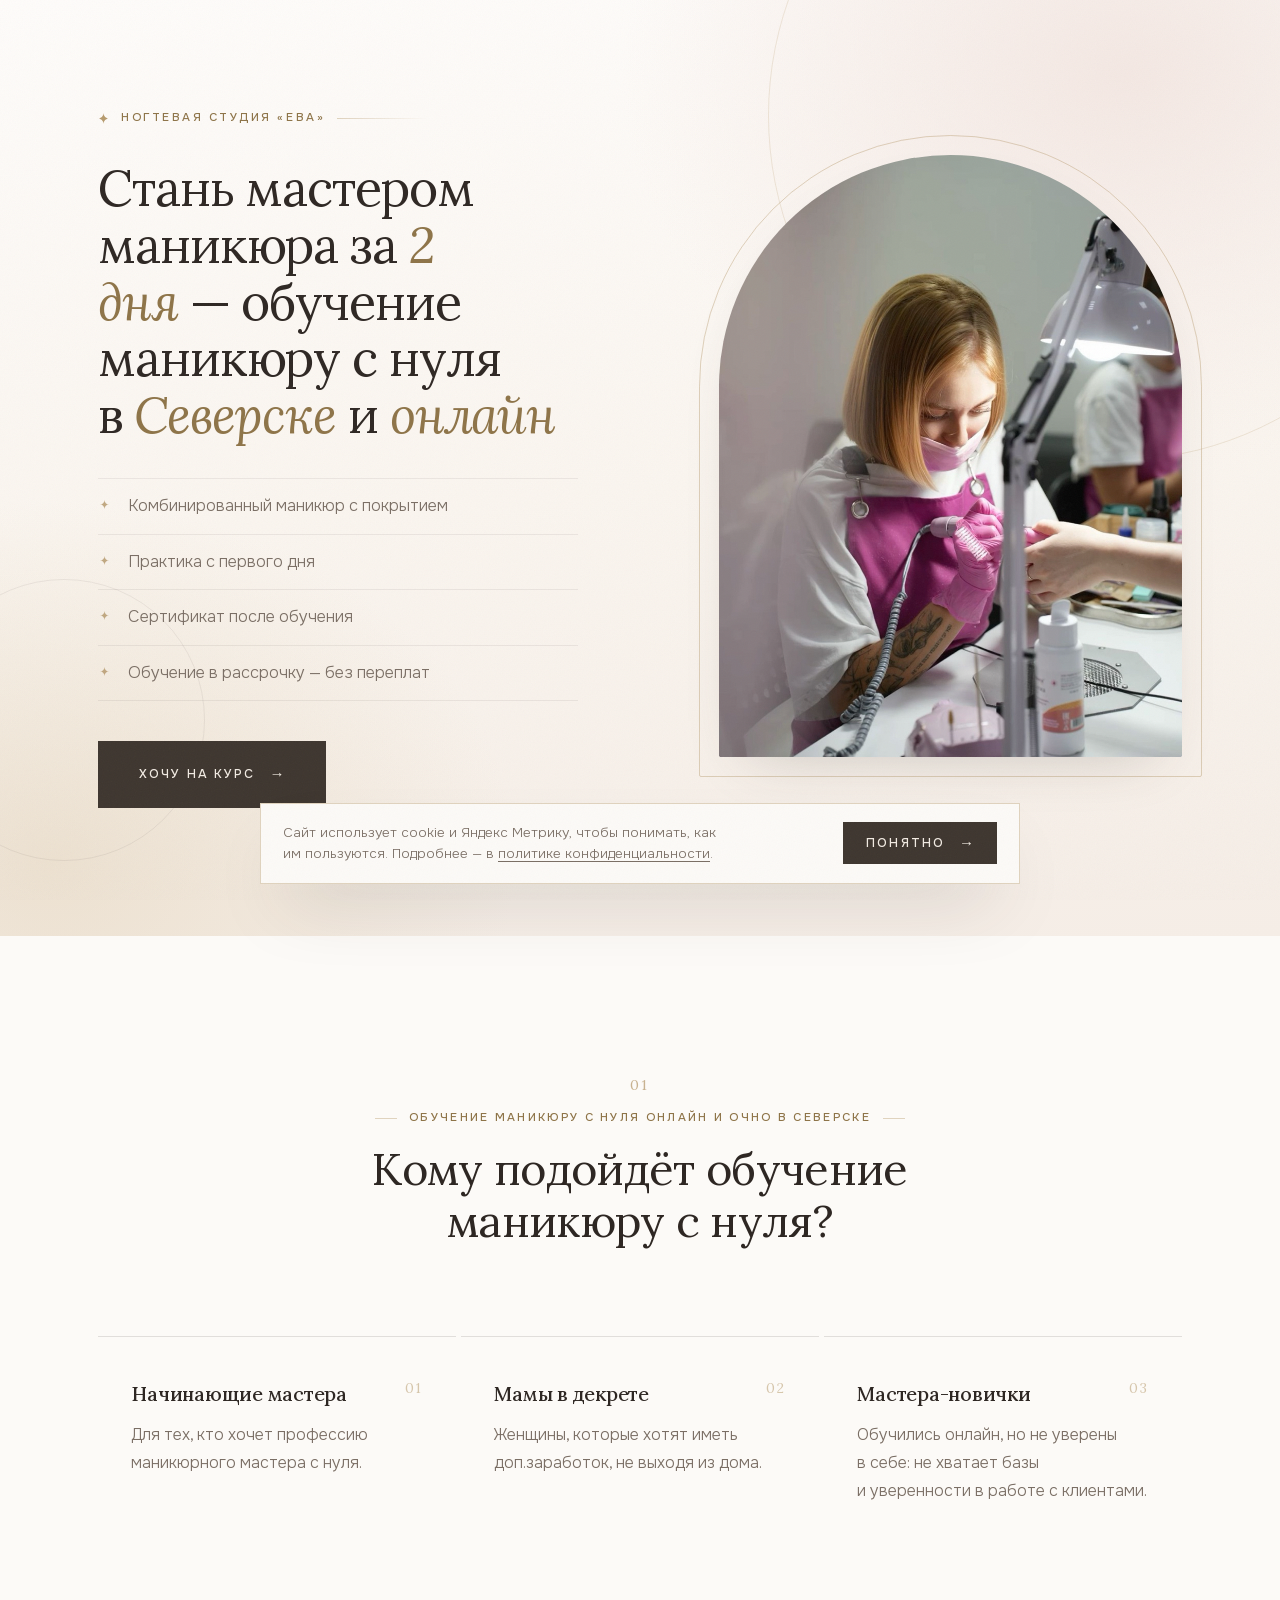
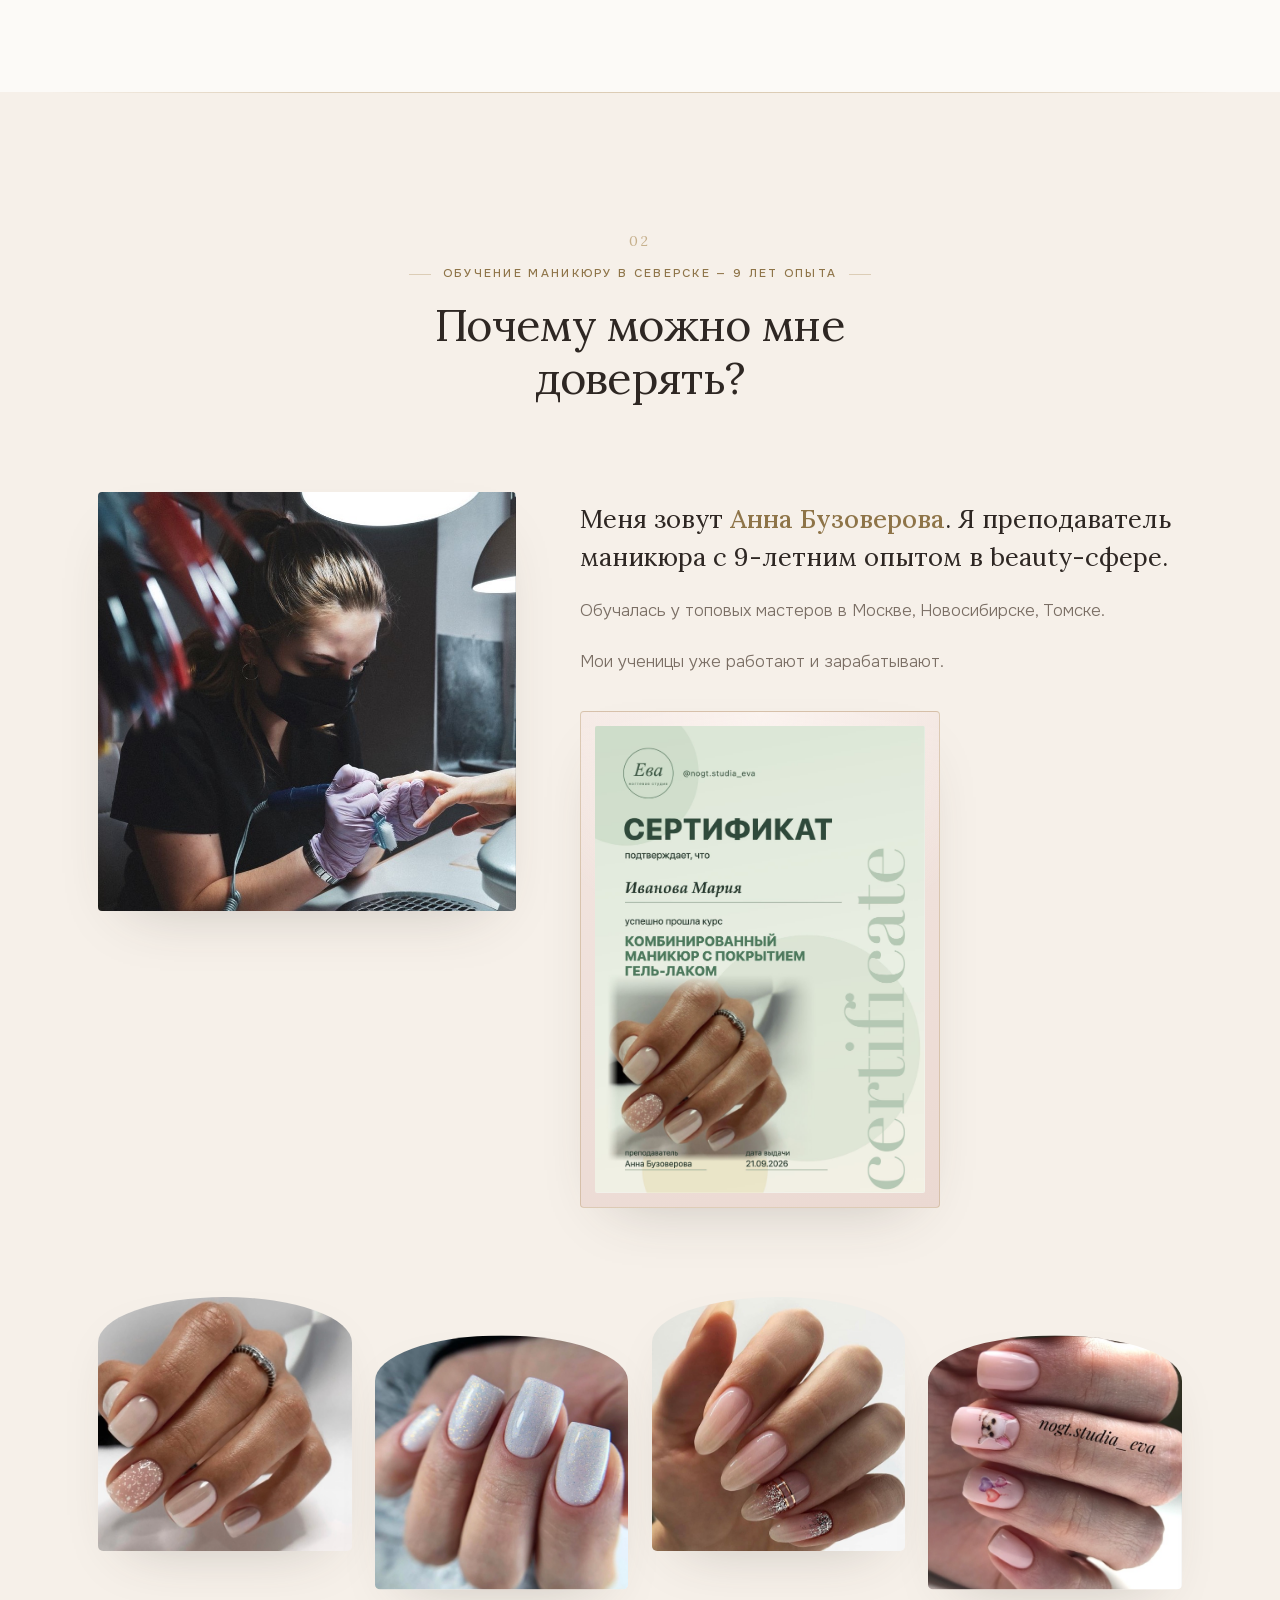
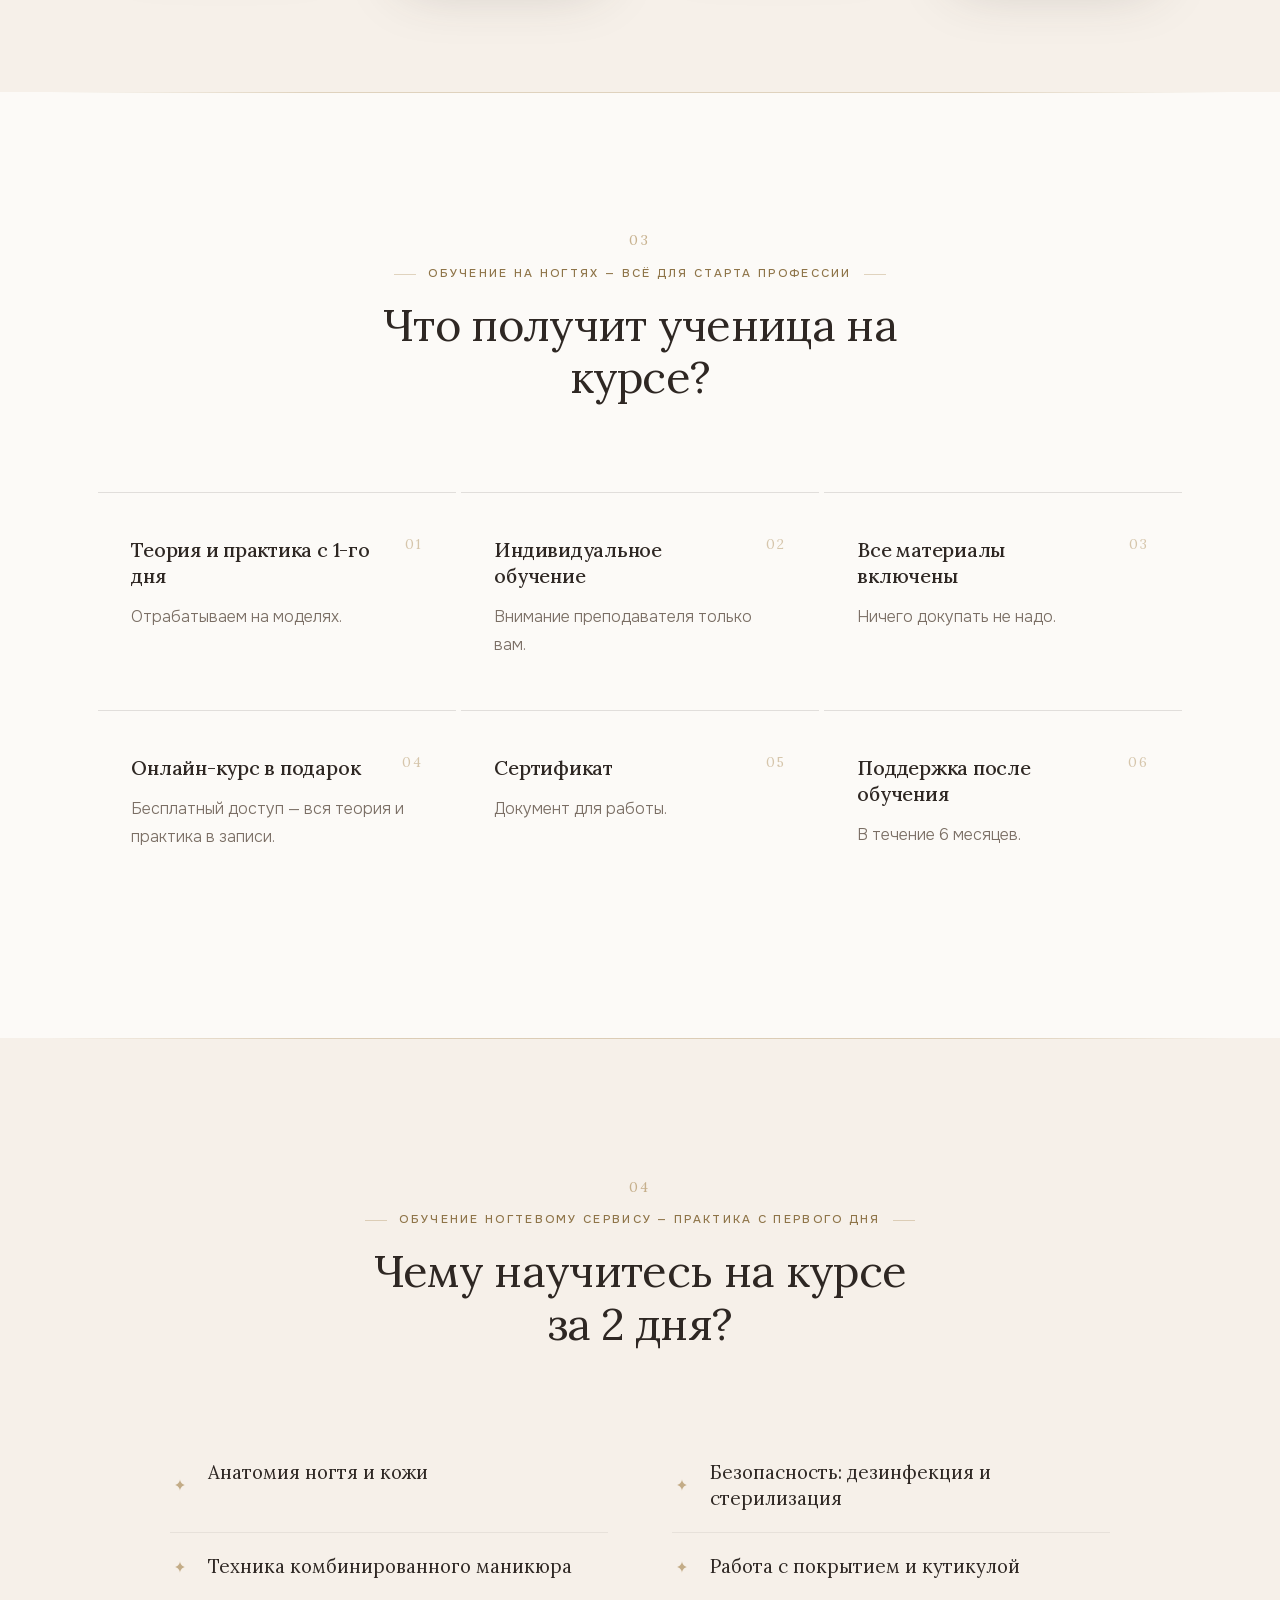
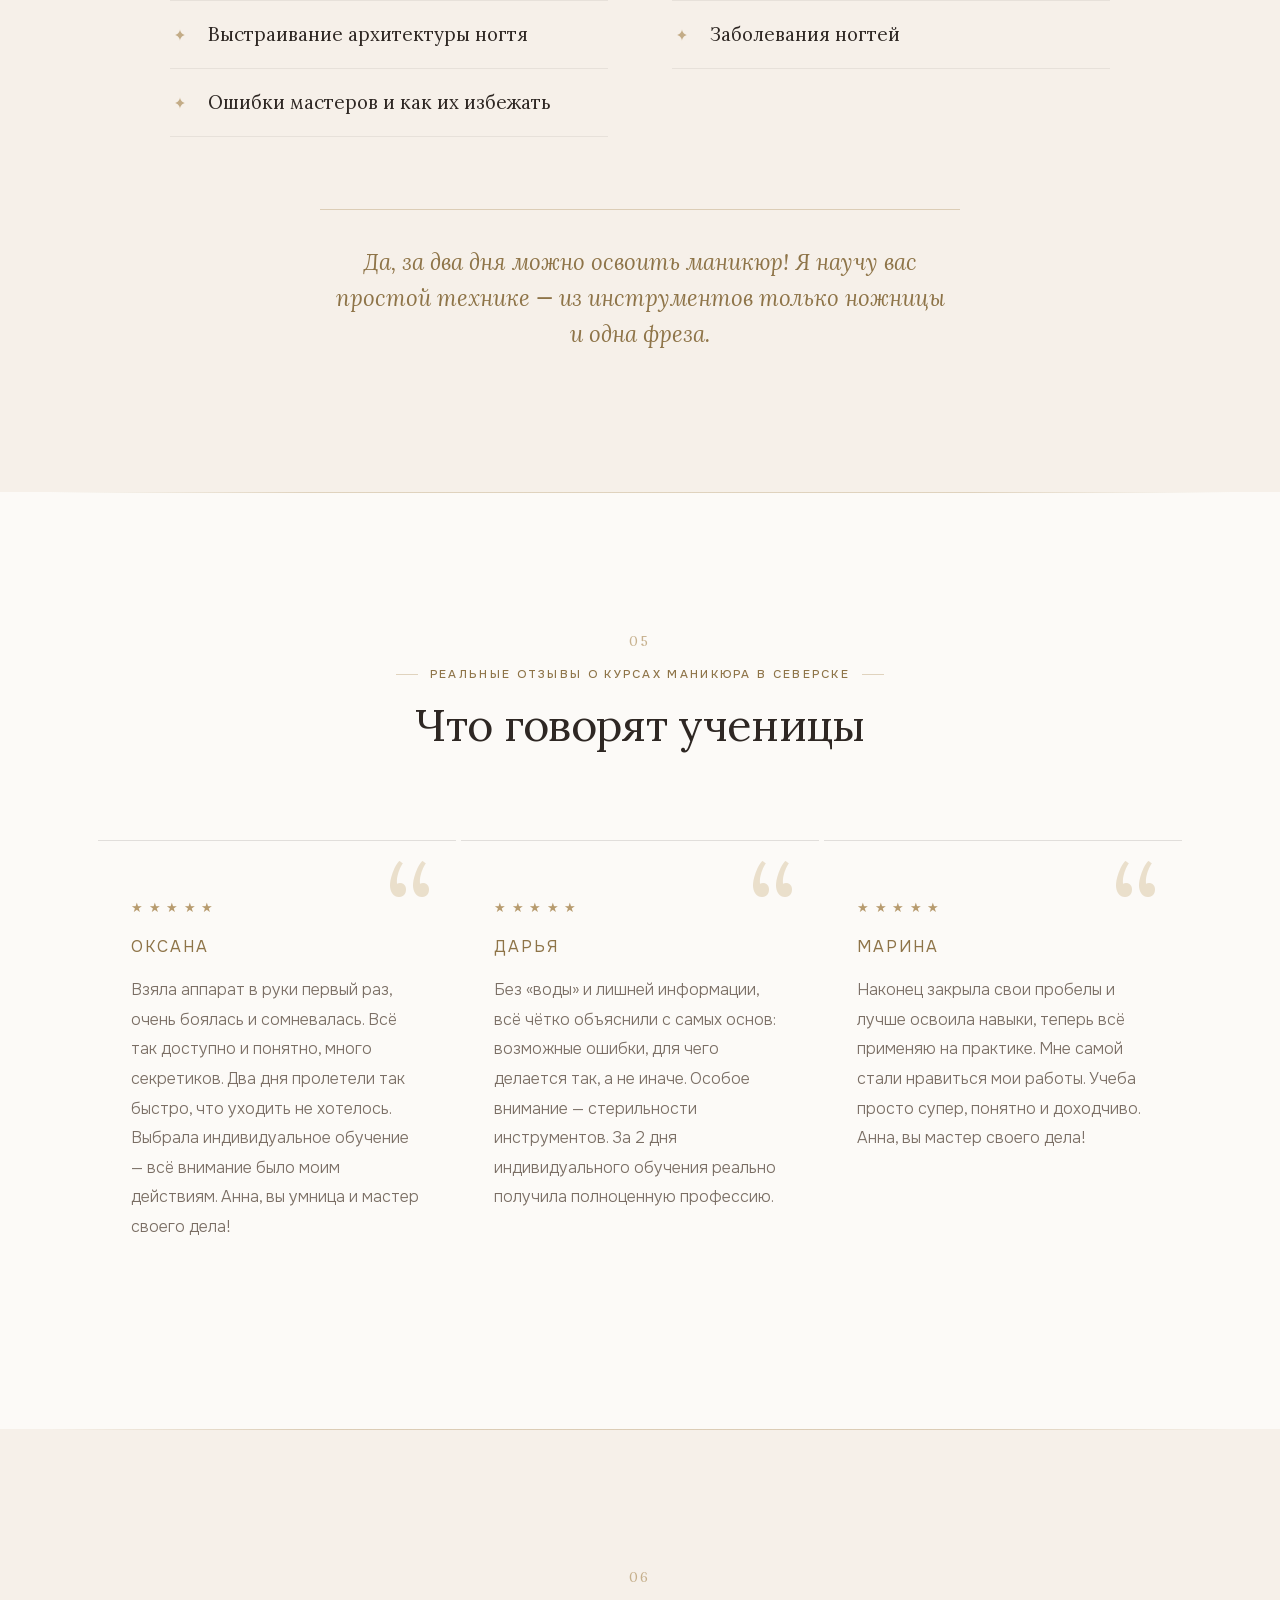
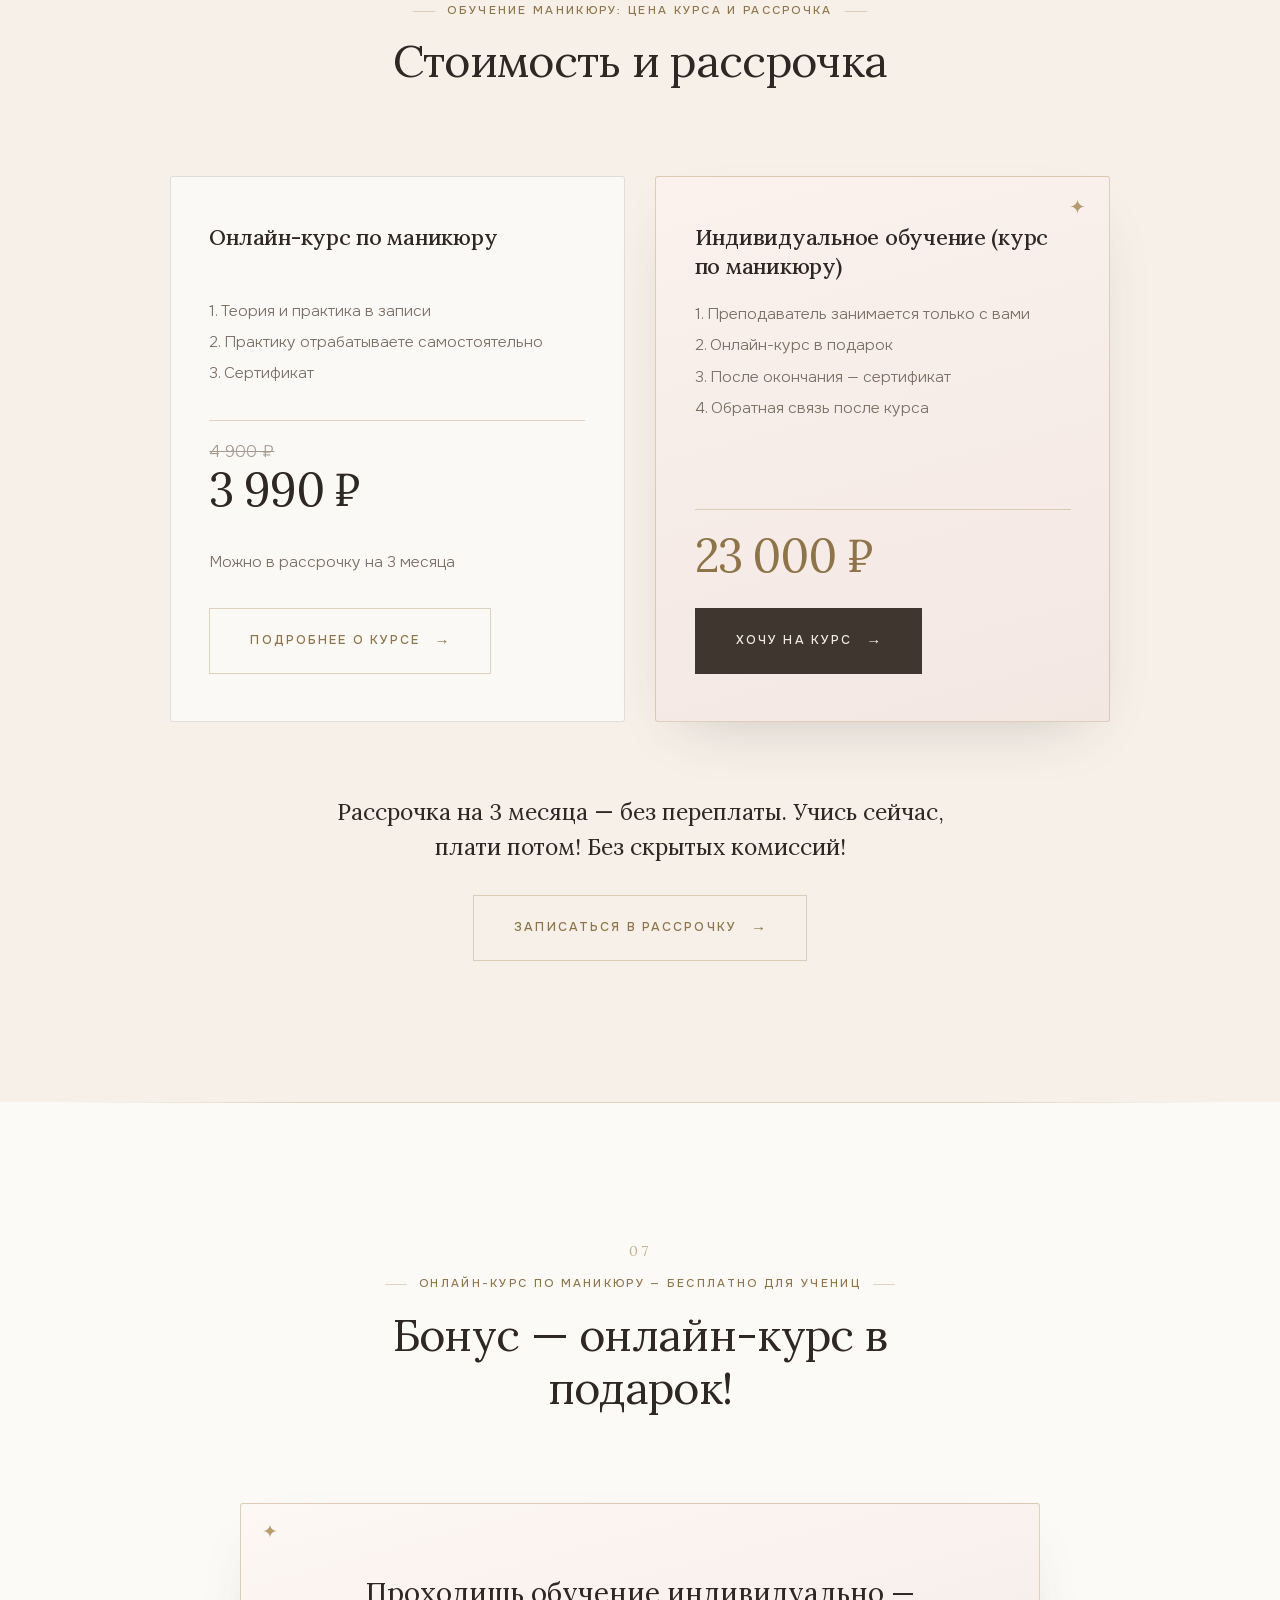
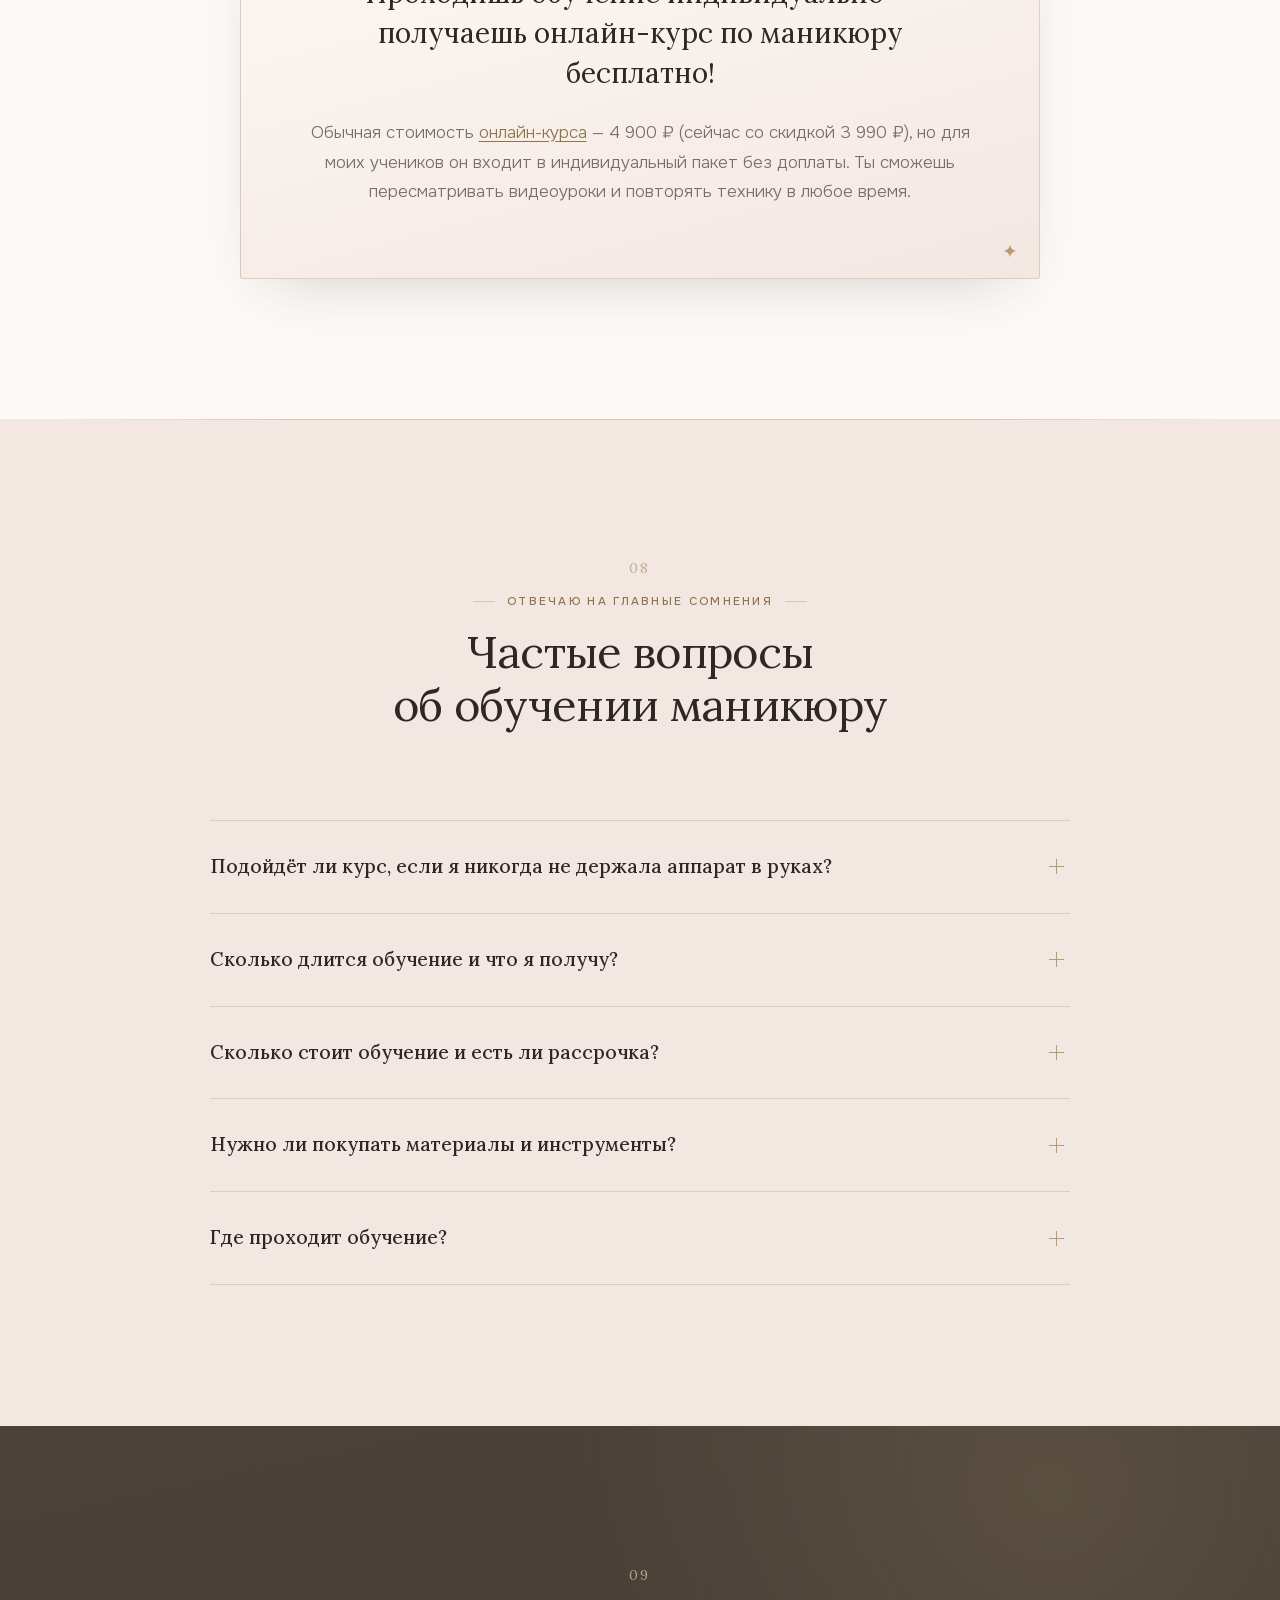
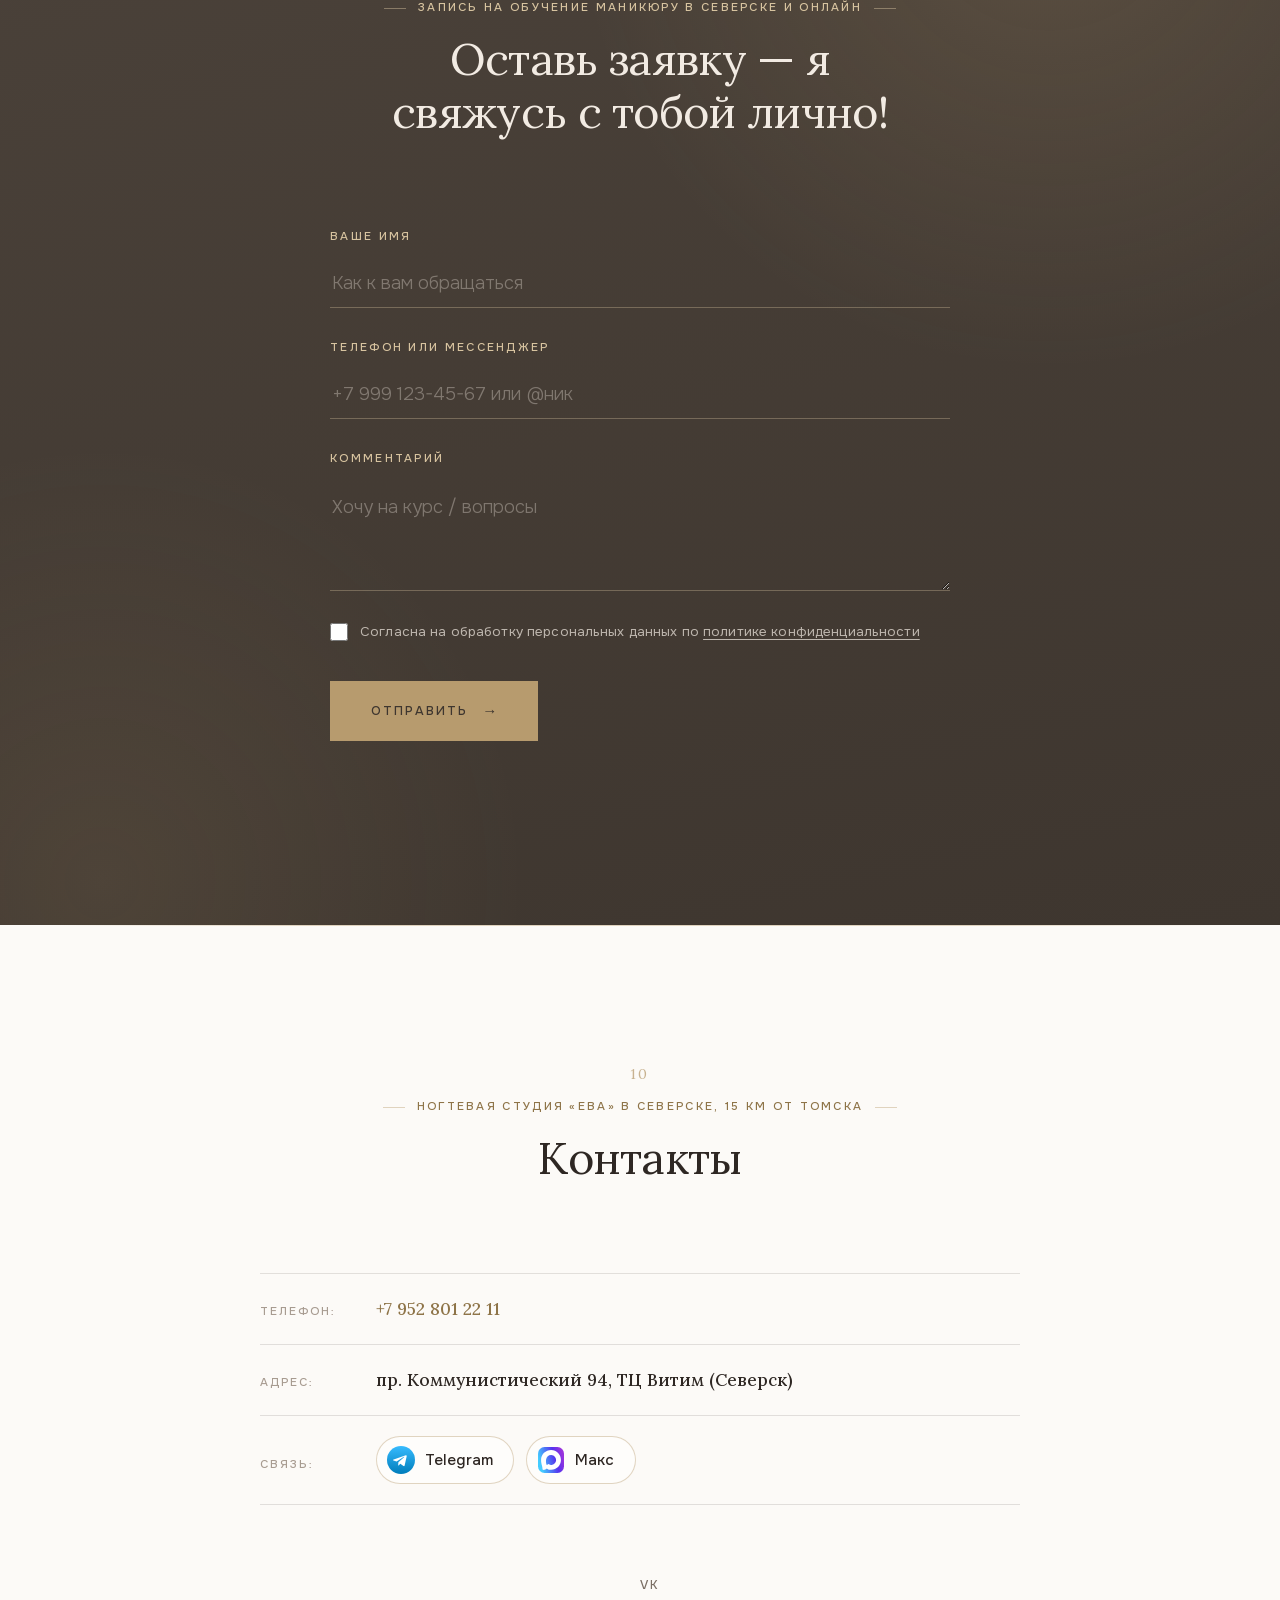
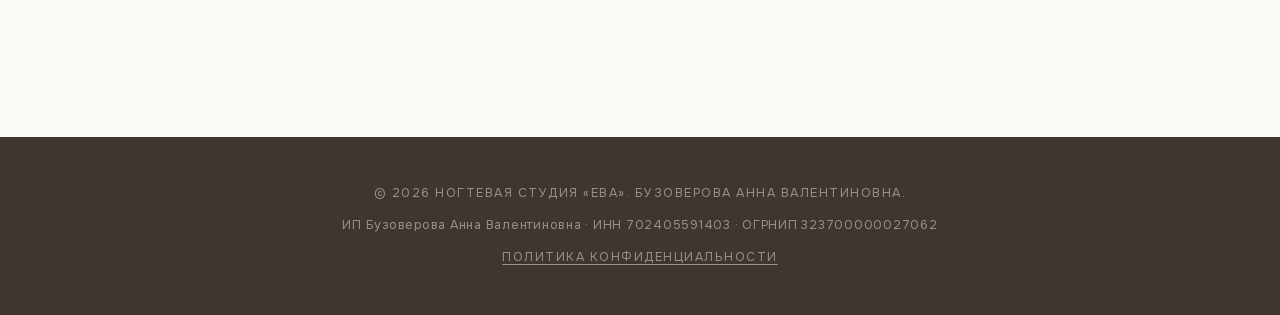
==== commit 75d62ef8: "Онлайн-курс: цена 3 990 ₽ и рассрочка на 3 месяца Co-Authored-By: Claude Sonnet 5.5 <noreply@anthrop" ====
--- a/index.html
+++ b/index.html
@@ -49,7 +49,7 @@
             "https://vk.com/id293797782",
             "https://t.me/Annet_Shine"
         ],
-        "priceRange": "2990 - 23000 ₽",
+        "priceRange": "3990 - 23000 ₽",
         "founder": {
             "@type": "Person",
             "name": "Анна Бузоверова",
@@ -107,7 +107,7 @@
                 "@type": "Offer",
                 "name": "Онлайн-курс по маникюру",
                 "url": "https://eva-seversk.ru/onlayn-kurs.html",
-                "price": "2990",
+                "price": "3990",
                 "priceCurrency": "RUB"
             },
             {
@@ -146,7 +146,7 @@
                 "name": "Сколько стоит обучение и есть ли рассрочка?",
                 "acceptedAnswer": {
                     "@type": "Answer",
-                    "text": "Онлайн-курс — 2 990 ₽ со скидкой (обычная цена 4 900 ₽), индивидуальное обучение — 23 000 ₽ (онлайн-курс в подарок). Есть рассрочка на 3 месяца без переплаты, без скрытых комиссий."
+                    "text": "Онлайн-курс — 3 990 ₽ со скидкой (обычная цена 4 900 ₽), индивидуальное обучение — 23 000 ₽ (онлайн-курс в подарок). Есть рассрочка на 3 месяца без переплаты, без скрытых комиссий."
                 }
             },
             {
@@ -189,6 +189,15 @@
     </script>
     <noscript><div><img src="https://mc.yandex.ru/watch/113593756" style="position:absolute; left:-9999px;" alt="" /></div></noscript>
     <!-- /Yandex.Metrika counter -->
+    <!-- Google Analytics counter -->
+    <script async src="https://www.googletagmanager.com/gtag/js?id=G-YD7Y86XEQZ"></script>
+    <script>
+        window.dataLayer = window.dataLayer || [];
+        function gtag(){dataLayer.push(arguments);}
+        gtag('js', new Date());
+        gtag('config', 'G-YD7Y86XEQZ');
+    </script>
+    <!-- /Google Analytics counter -->
 </head>
 <body>
 
@@ -351,7 +360,8 @@
                 <div class="card price">
                     <h3>Онлайн-курс по маникюру</h3>
                     <p class="price-note">1. Теория и практика в записи<br>2. Практику отрабатываете самостоятельно<br>3. Сертификат</p>
-                    <p class="price-value"><s class="price-old">4 900 ₽</s> 2 990 ₽</p>
+                    <p class="price-value"><s class="price-old">4 900 ₽</s> 3 990 ₽</p>
+                    <p class="price-note">Можно в рассрочку на 3 месяца</p>
                     <a href="onlayn-kurs.html" class="btn btn-outline">Подробнее о курсе</a>
                 </div>
                 <div class="card price price-featured">
@@ -372,7 +382,7 @@
             <h2 class="section-title">Бонус — онлайн-курс в подарок!<span class="title-accent">Онлайн-курс по маникюру — бесплатно для учениц</span></h2>
             <div class="bonus-block reveal">
             <p>Проходишь обучение индивидуально — получаешь онлайн-курс по&nbsp;маникюру бесплатно!</p>
-            <p>Обычная стоимость <a href="onlayn-kurs.html">онлайн-курса</a> — 4 900 ₽ (сейчас со скидкой 2 990 ₽), но для моих учеников он входит в&nbsp;индивидуальный пакет без доплаты. Ты сможешь пересматривать видеоуроки и&nbsp;повторять технику в&nbsp;любое время.</p>
+            <p>Обычная стоимость <a href="onlayn-kurs.html">онлайн-курса</a> — 4 900 ₽ (сейчас со скидкой 3 990 ₽), но для моих учеников он входит в&nbsp;индивидуальный пакет без доплаты. Ты сможешь пересматривать видеоуроки и&nbsp;повторять технику в&nbsp;любое время.</p>
             </div>
         </div>
     </section>
@@ -392,7 +402,7 @@
                 </details>
                 <details class="faq-item">
                     <summary>Сколько стоит обучение и есть ли рассрочка?</summary>
-                    <p><a href="onlayn-kurs.html">Онлайн-курс</a> — 2 990 ₽ со скидкой (обычная цена 4 900 ₽), индивидуальное обучение — 23 000 ₽ (онлайн-курс в подарок). Есть рассрочка на 3 месяца без переплаты и без скрытых комиссий.</p>
+                    <p><a href="onlayn-kurs.html">Онлайн-курс</a> — 3 990 ₽ со скидкой (обычная цена 4 900 ₽), индивидуальное обучение — 23 000 ₽ (онлайн-курс в подарок). Есть рассрочка на 3 месяца без переплаты и без скрытых комиссий.</p>
                 </details>
                 <details class="faq-item">
                     <summary>Нужно ли покупать материалы и инструменты?</summary>
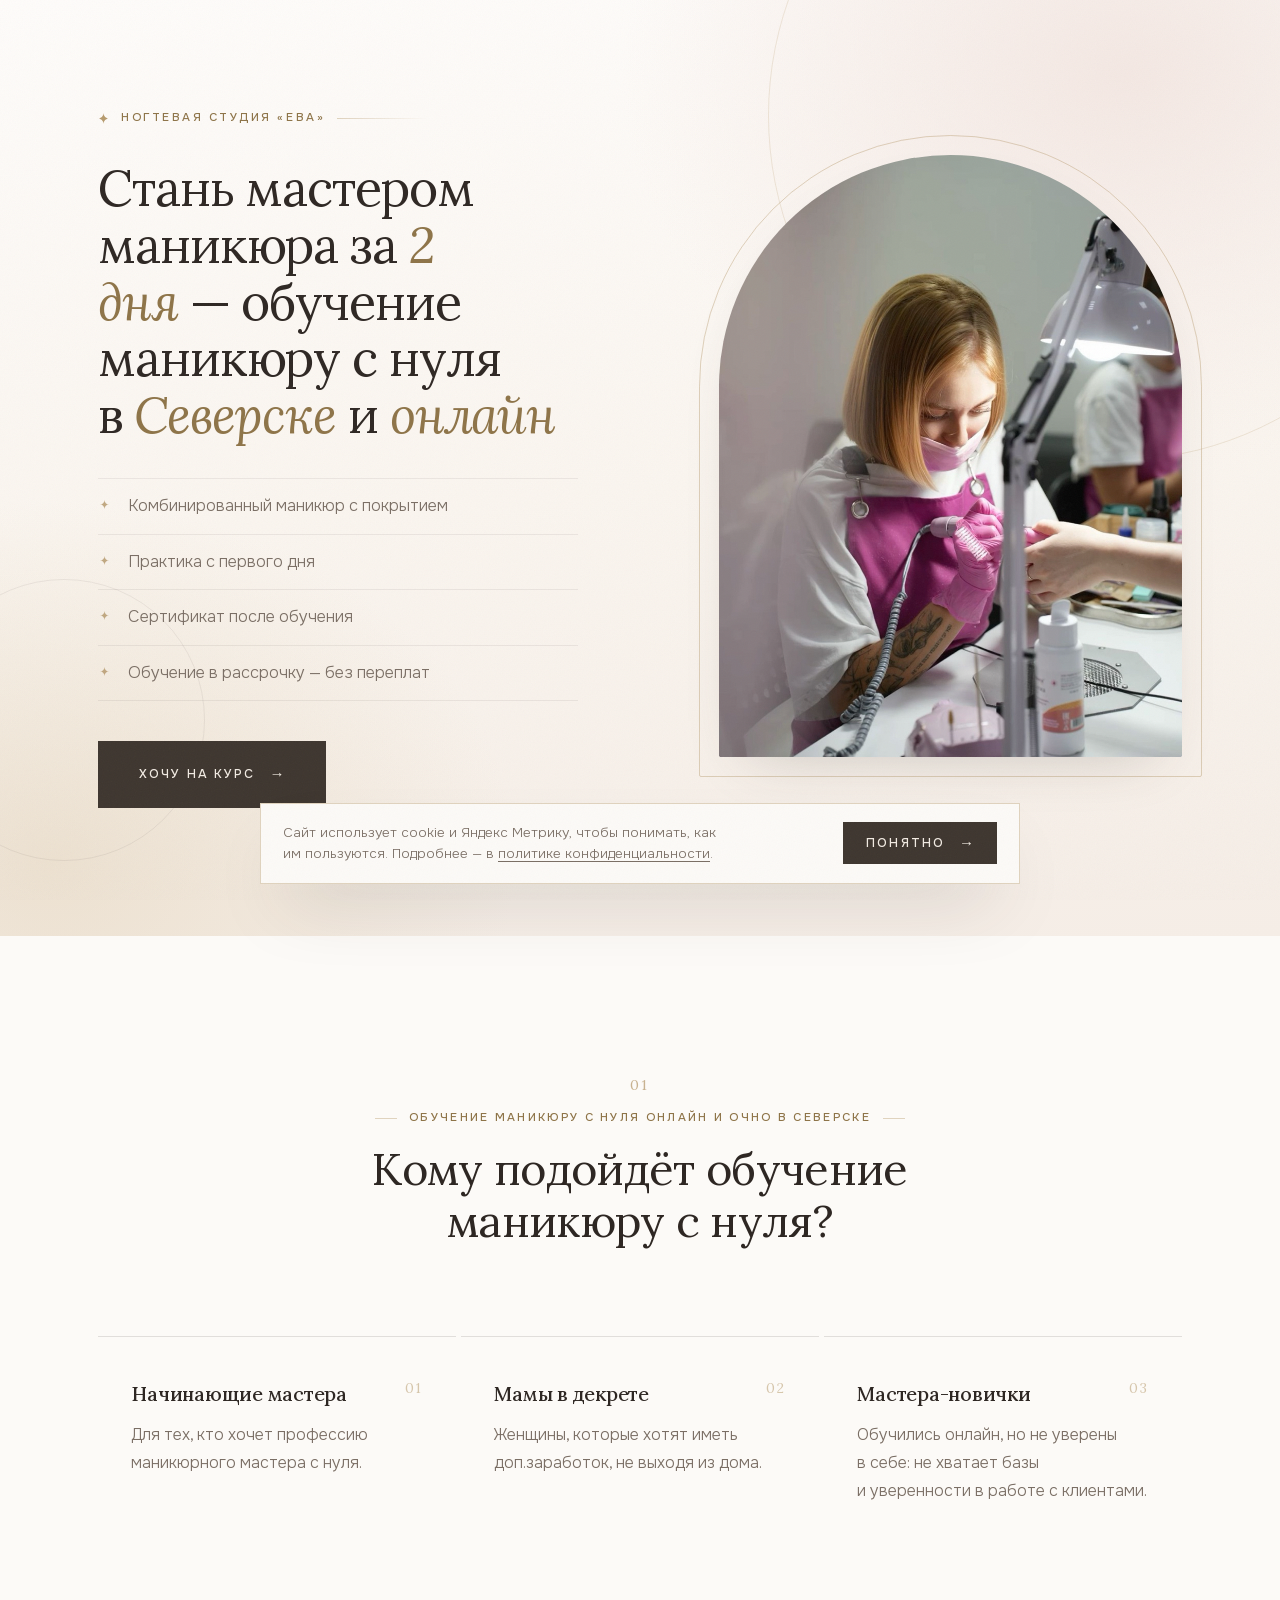
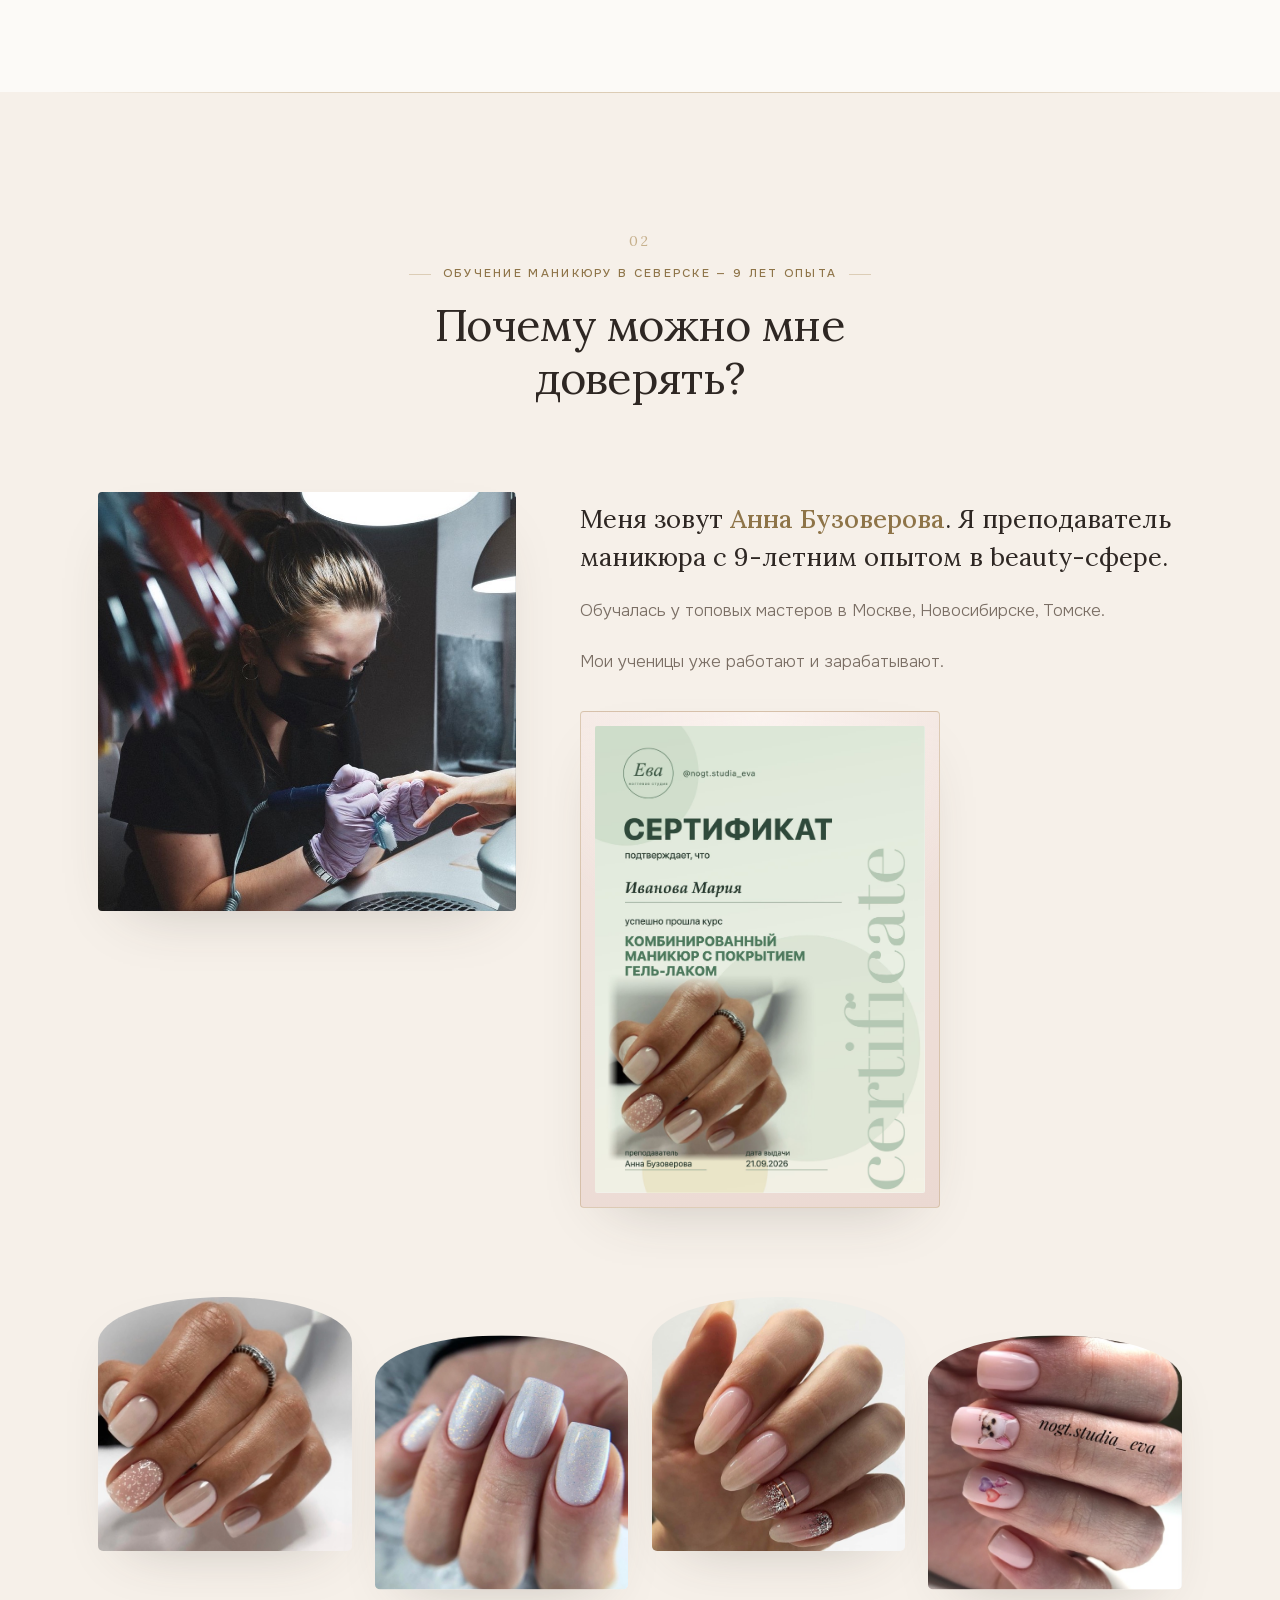
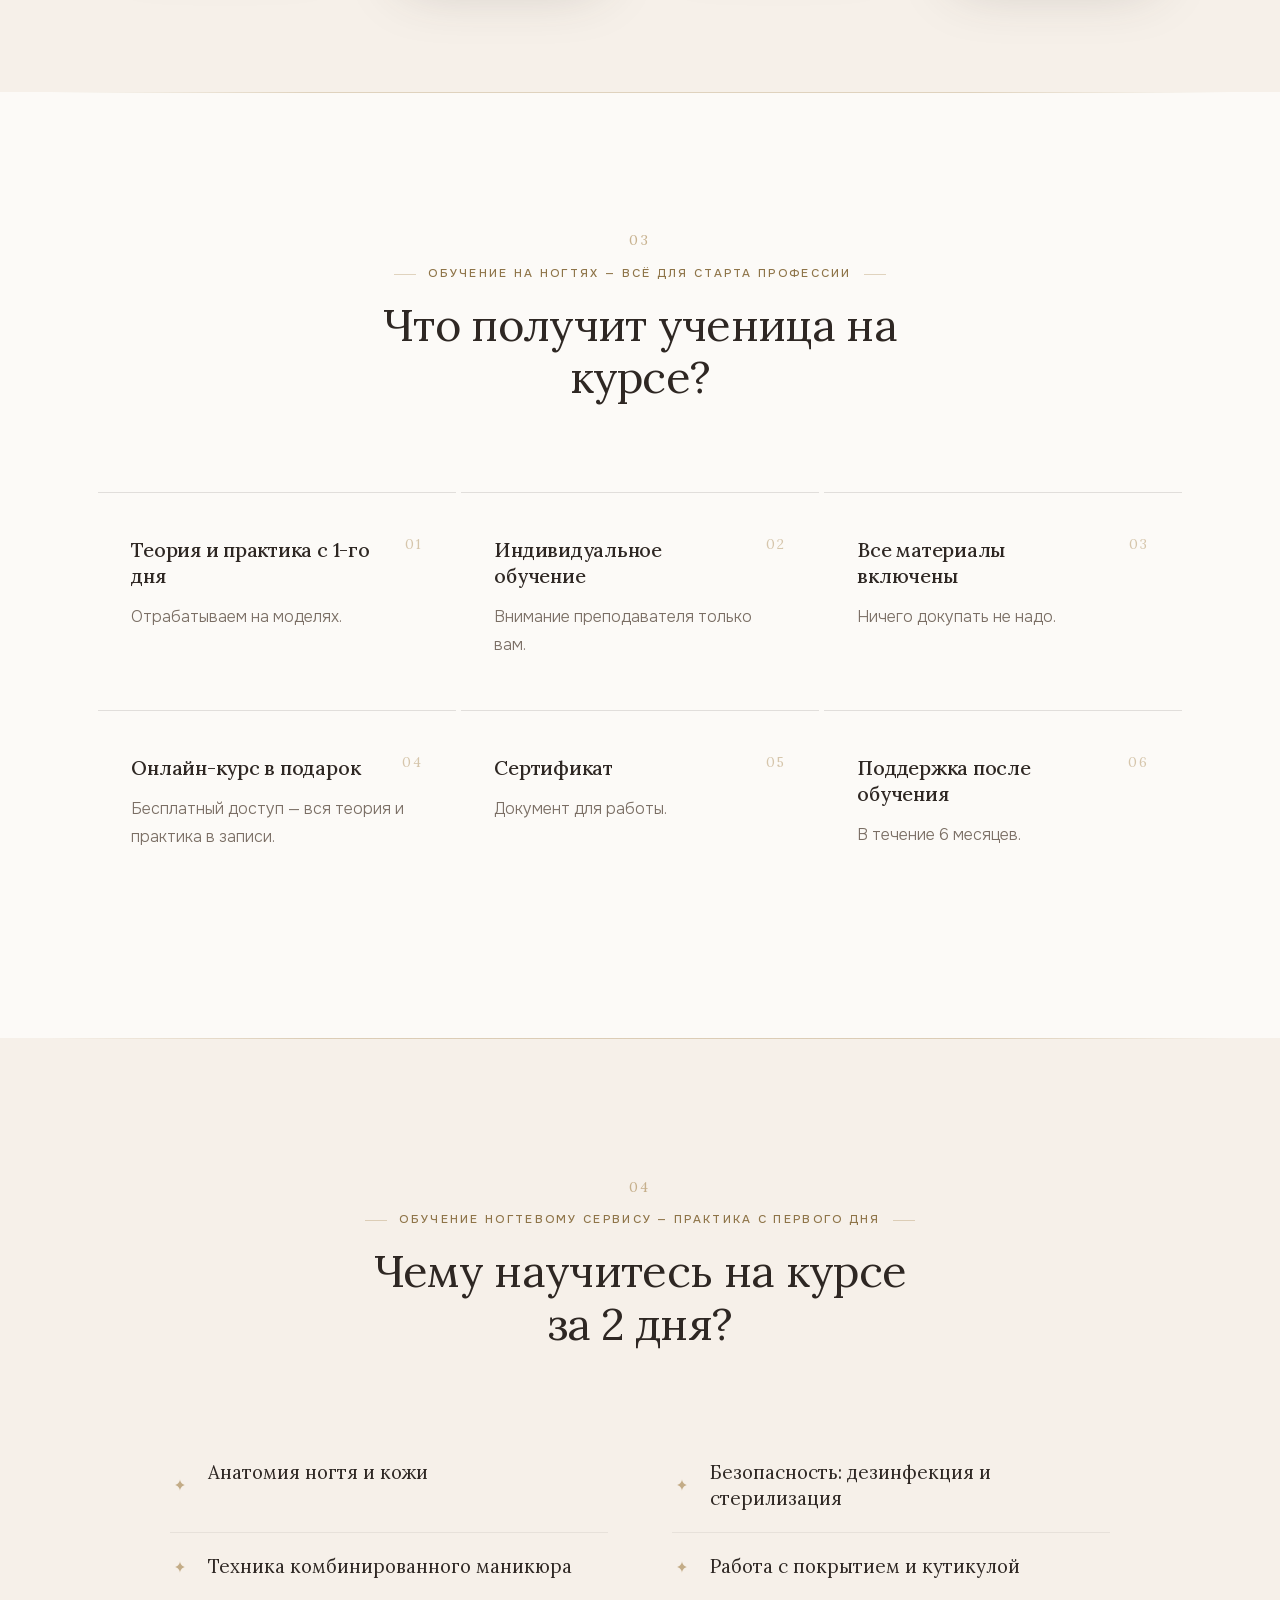
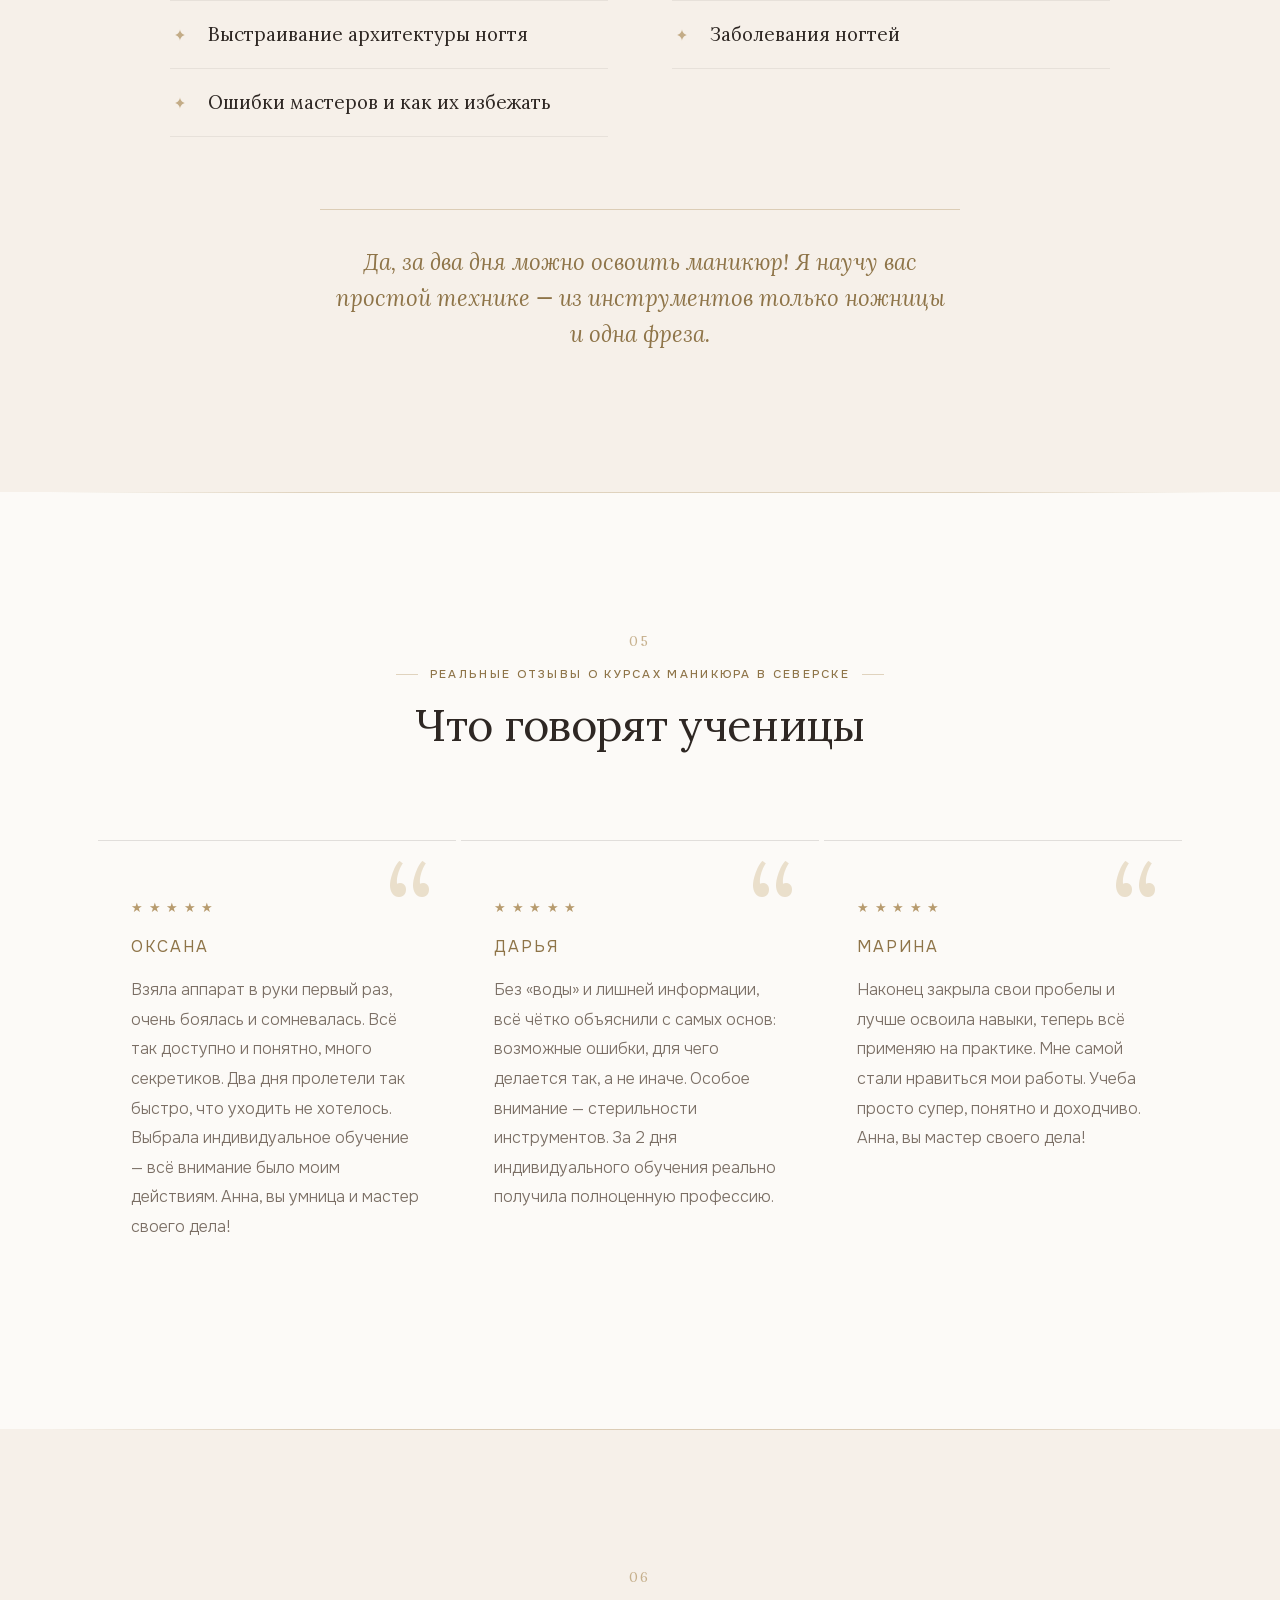
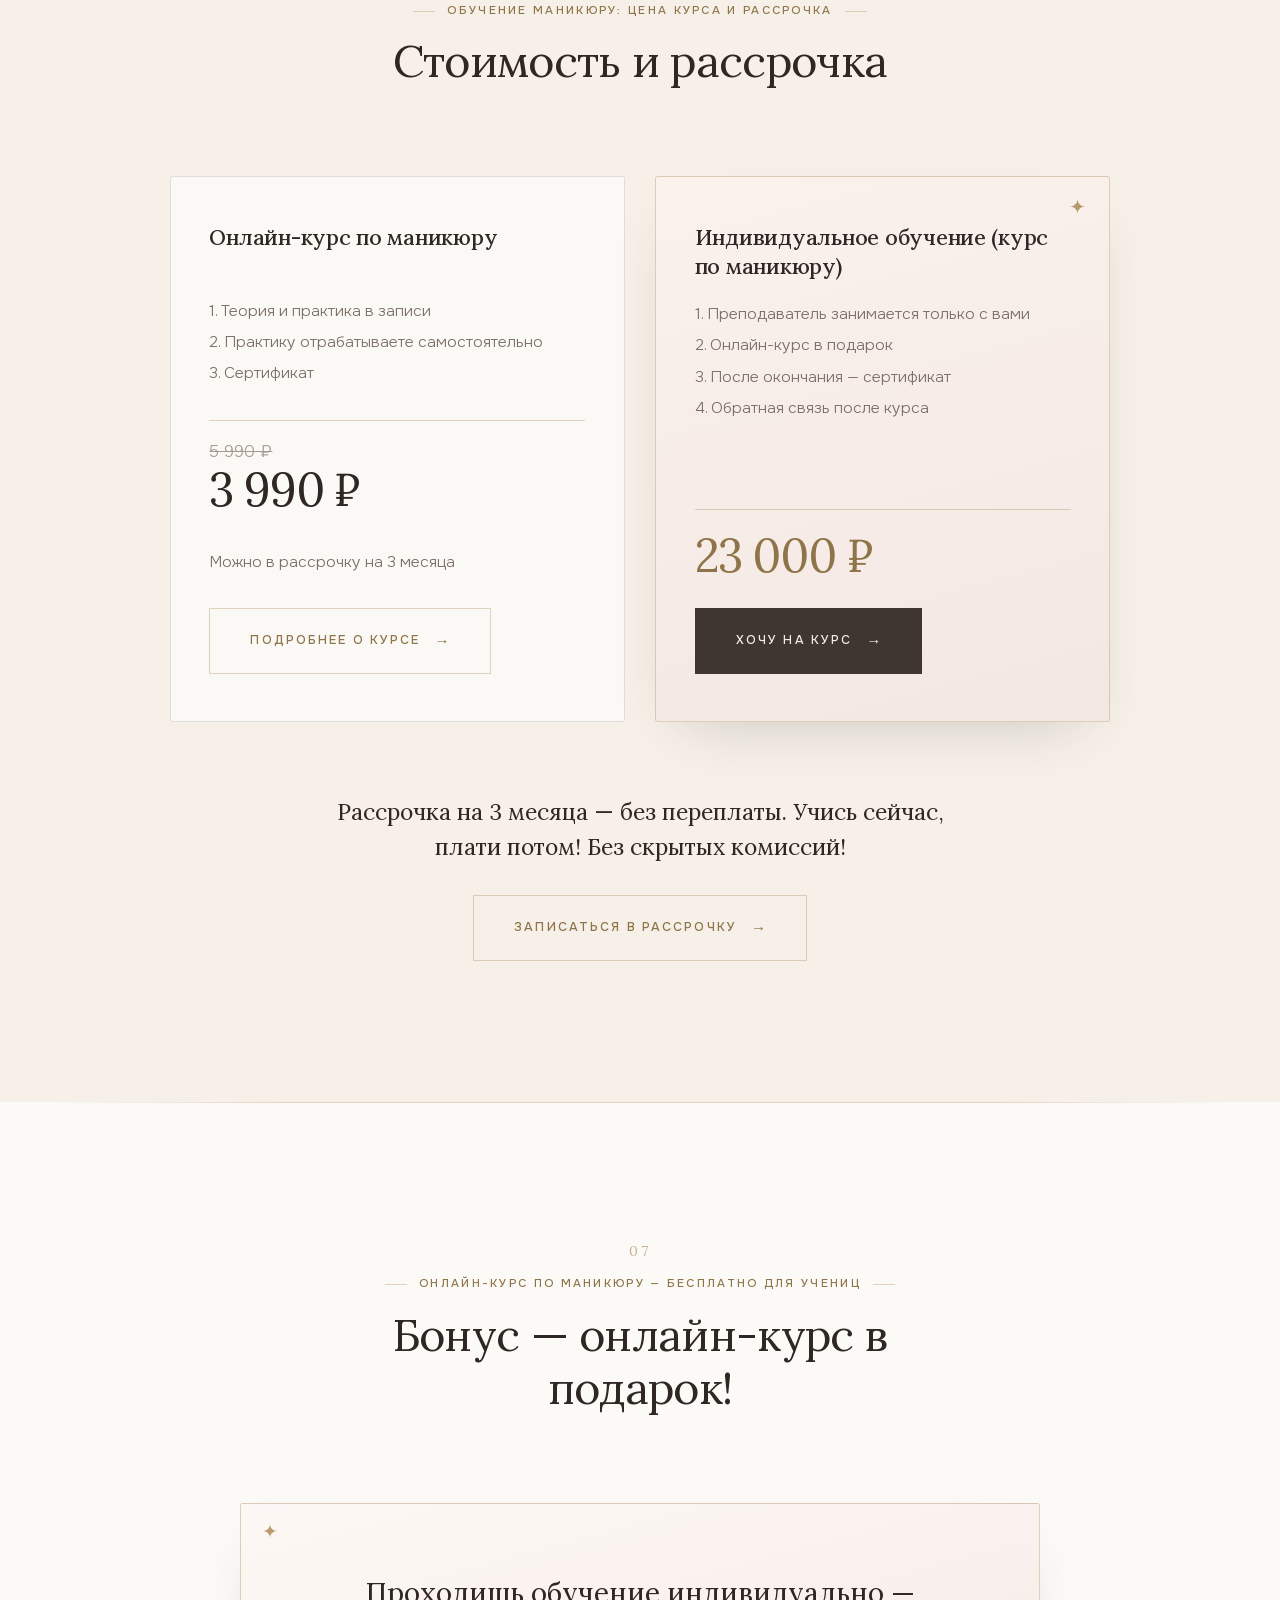
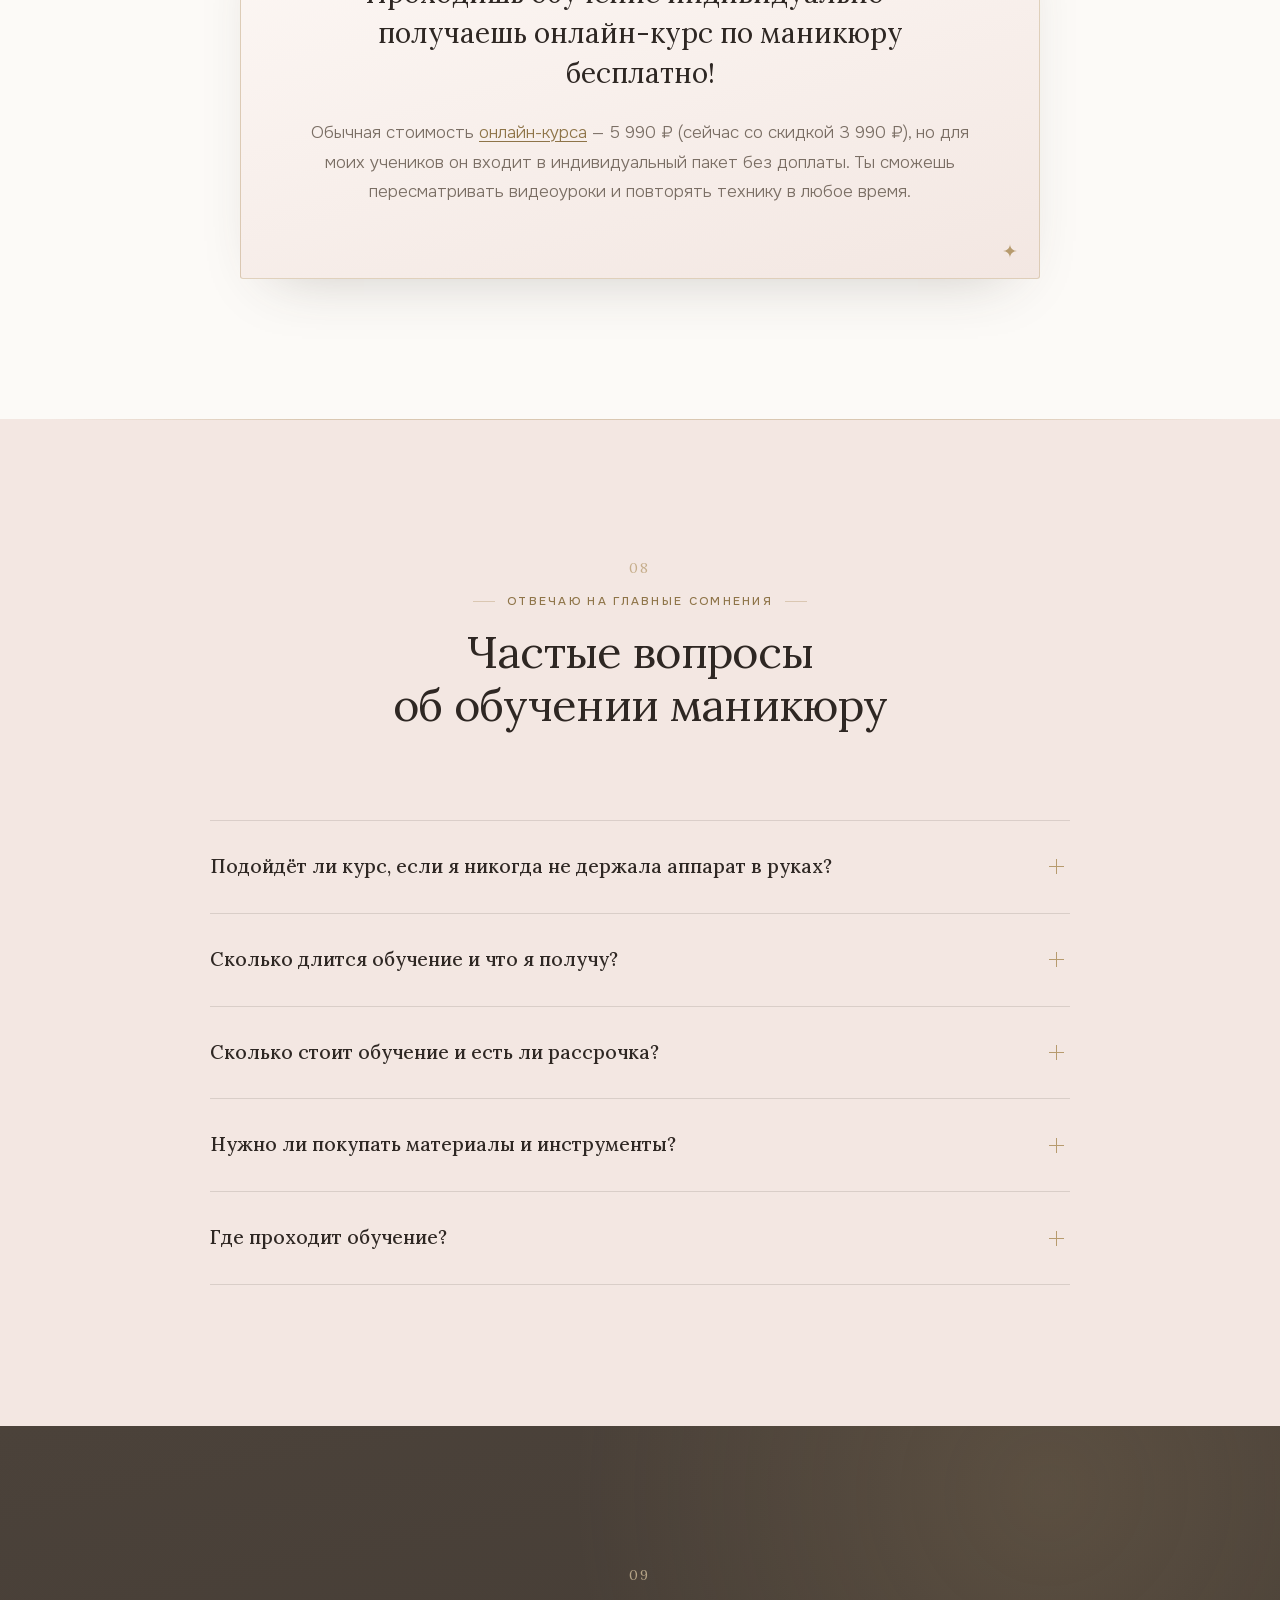
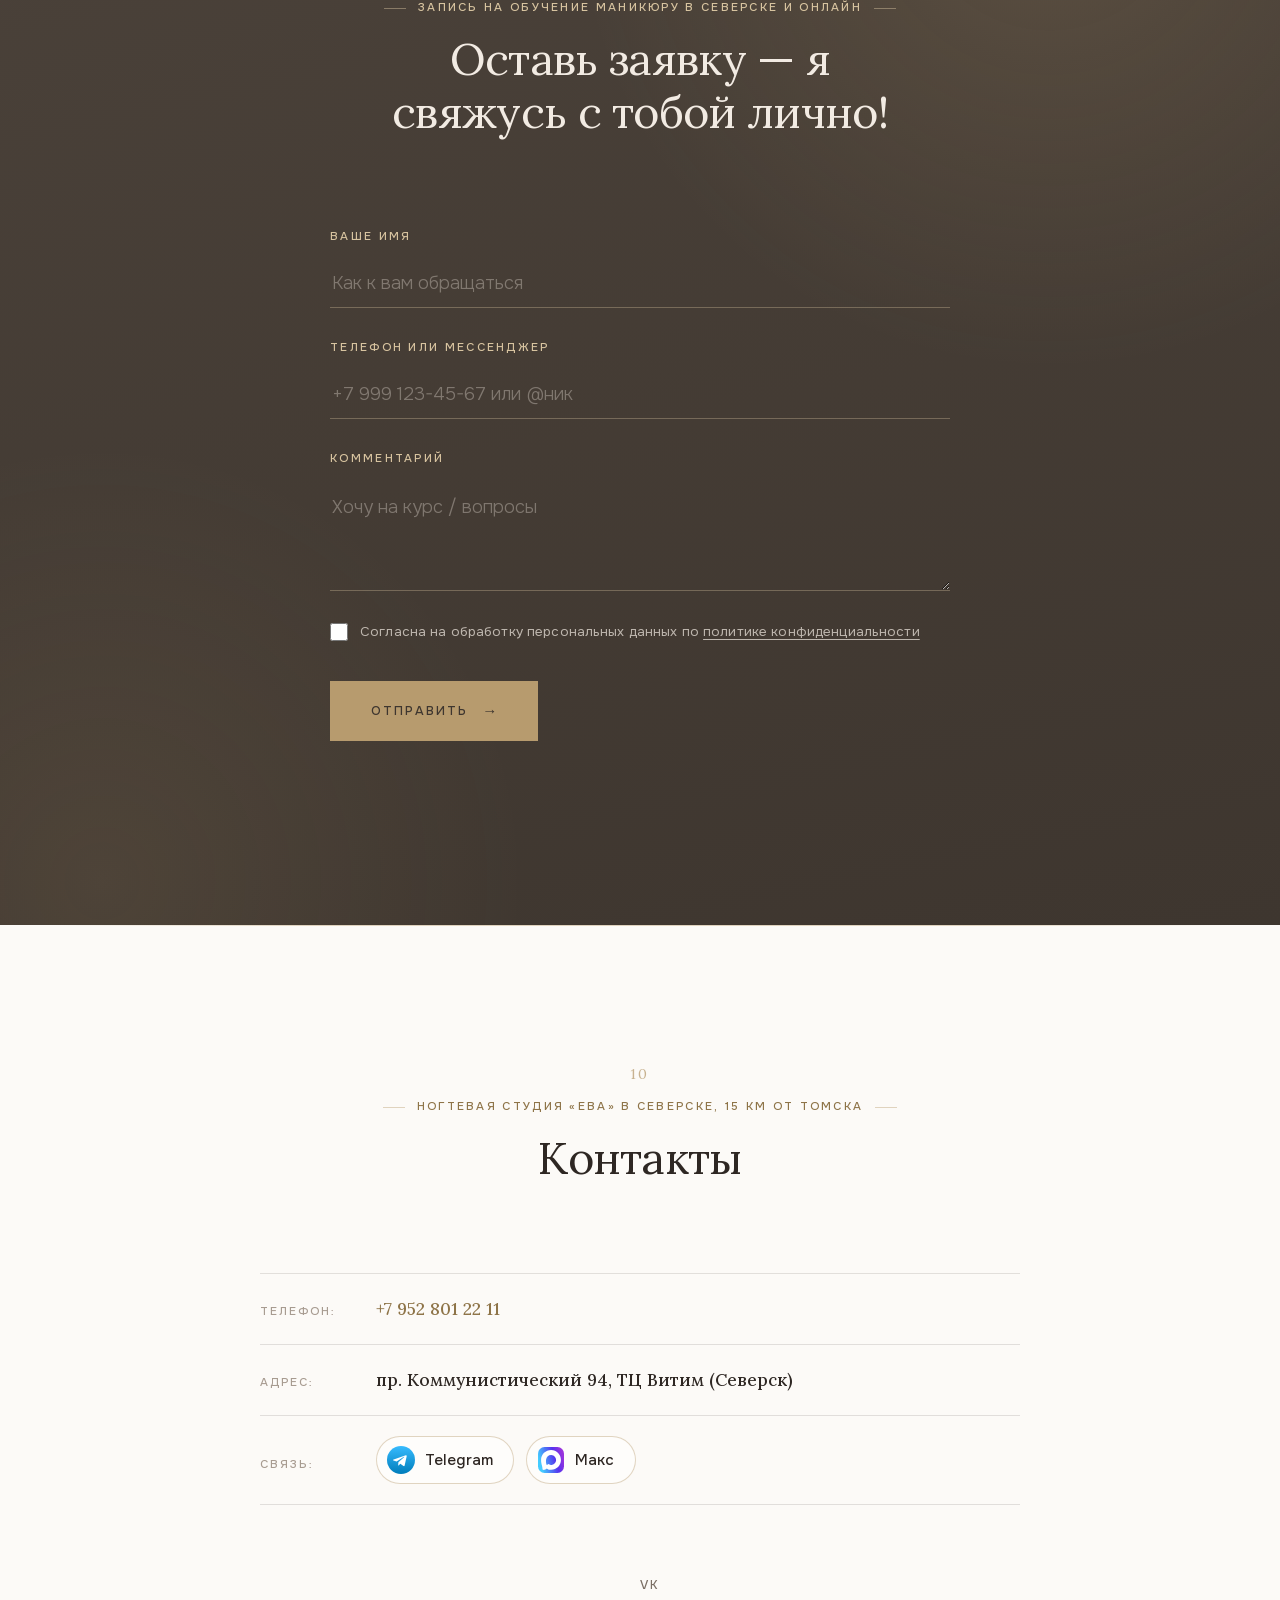
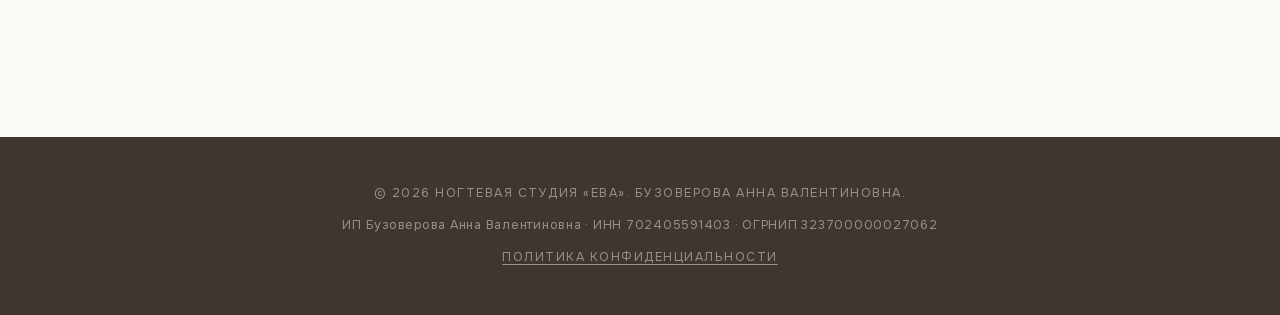
==== commit 2276e46a: "Онлайн-курс: зачёркнутая цена 5 990 ₽ при акционной 3 990 ₽ Co-Authored-By: Claude Sonnet 5.5 <norep" ====
--- a/index.html
+++ b/index.html
@@ -146,7 +146,7 @@
                 "name": "Сколько стоит обучение и есть ли рассрочка?",
                 "acceptedAnswer": {
                     "@type": "Answer",
-                    "text": "Онлайн-курс — 3 990 ₽ со скидкой (обычная цена 4 900 ₽), индивидуальное обучение — 23 000 ₽ (онлайн-курс в подарок). Есть рассрочка на 3 месяца без переплаты, без скрытых комиссий."
+                    "text": "Онлайн-курс — 3 990 ₽ со скидкой (обычная цена 5 990 ₽), индивидуальное обучение — 23 000 ₽ (онлайн-курс в подарок). Есть рассрочка на 3 месяца без переплаты, без скрытых комиссий."
                 }
             },
             {
@@ -360,7 +360,7 @@
                 <div class="card price">
                     <h3>Онлайн-курс по маникюру</h3>
                     <p class="price-note">1. Теория и практика в записи<br>2. Практику отрабатываете самостоятельно<br>3. Сертификат</p>
-                    <p class="price-value"><s class="price-old">4 900 ₽</s> 3 990 ₽</p>
+                    <p class="price-value"><s class="price-old">5 990 ₽</s> 3 990 ₽</p>
                     <p class="price-note">Можно в рассрочку на 3 месяца</p>
                     <a href="onlayn-kurs.html" class="btn btn-outline">Подробнее о курсе</a>
                 </div>
@@ -382,7 +382,7 @@
             <h2 class="section-title">Бонус — онлайн-курс в подарок!<span class="title-accent">Онлайн-курс по маникюру — бесплатно для учениц</span></h2>
             <div class="bonus-block reveal">
             <p>Проходишь обучение индивидуально — получаешь онлайн-курс по&nbsp;маникюру бесплатно!</p>
-            <p>Обычная стоимость <a href="onlayn-kurs.html">онлайн-курса</a> — 4 900 ₽ (сейчас со скидкой 3 990 ₽), но для моих учеников он входит в&nbsp;индивидуальный пакет без доплаты. Ты сможешь пересматривать видеоуроки и&nbsp;повторять технику в&nbsp;любое время.</p>
+            <p>Обычная стоимость <a href="onlayn-kurs.html">онлайн-курса</a> — 5 990 ₽ (сейчас со скидкой 3 990 ₽), но для моих учеников он входит в&nbsp;индивидуальный пакет без доплаты. Ты сможешь пересматривать видеоуроки и&nbsp;повторять технику в&nbsp;любое время.</p>
             </div>
         </div>
     </section>
@@ -402,7 +402,7 @@
                 </details>
                 <details class="faq-item">
                     <summary>Сколько стоит обучение и есть ли рассрочка?</summary>
-                    <p><a href="onlayn-kurs.html">Онлайн-курс</a> — 3 990 ₽ со скидкой (обычная цена 4 900 ₽), индивидуальное обучение — 23 000 ₽ (онлайн-курс в подарок). Есть рассрочка на 3 месяца без переплаты и без скрытых комиссий.</p>
+                    <p><a href="onlayn-kurs.html">Онлайн-курс</a> — 3 990 ₽ со скидкой (обычная цена 5 990 ₽), индивидуальное обучение — 23 000 ₽ (онлайн-курс в подарок). Есть рассрочка на 3 месяца без переплаты и без скрытых комиссий.</p>
                 </details>
                 <details class="faq-item">
                     <summary>Нужно ли покупать материалы и инструменты?</summary>
